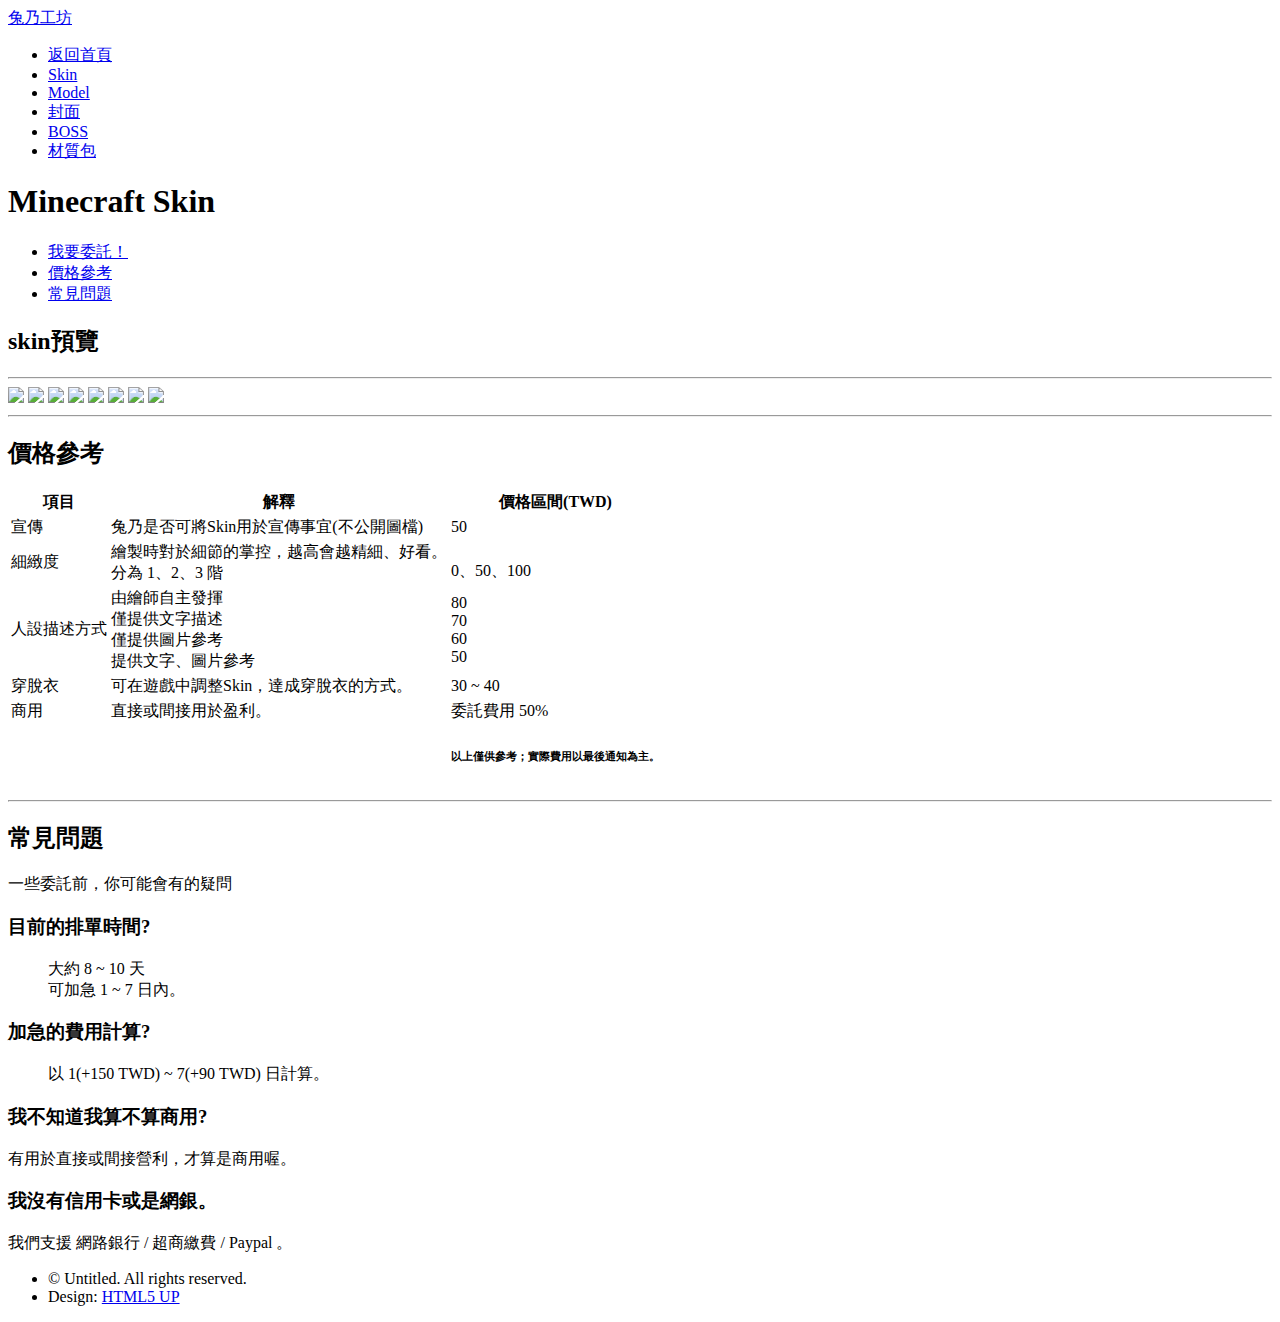
==== boss.html @ 11e15fad "v 0.0.2" ====
<!DOCTYPE HTML>
<!--
	Hyperspace by HTML5 UP
	html5up.net | @ajlkn
	Free for personal and commercial use under the CCA 3.0 license (html5up.net/license)
-->
<html>
	<head>


		<link rel="Shortcut Icon" type="image/x-icon" href="../images/logo.png" />

		
		<meta property="og:locale" content="zh_TW" />
		<title>兔乃工坊 | DreamCity</title>
		<meta property="og:title" content="兔乃工坊 | DreamCity" />
		<meta itemprop="name" content="兔乃工坊 | DreamCity" />
		<meta property="twitter:meta_title" content="兔乃工坊 | DreamCity" />
		<meta
		  name="description"
		  content="兔乃工坊 | 提供最優質的Minecraft服務。"
		/>
		<meta
		  property="og:description"
		  content="兔乃工坊 | 提供最優質的Minecraft服務。"
		/>
		<meta
		  itemprop="description"
		  content="兔乃工坊 | 提供最優質的Minecraft服務。"
		/>
		<meta
		  property="twitter:description"
		  content="兔乃工坊 | 提供最優質的Minecraft服務。"
		/>
		<meta
		  name="image"
		  content="../WorkShop/images/preview.png"
		/>
		<meta
		  itemprop="image"
		  content="../WorkShop/images/preview.png"
		/>
		<meta
		  property="og:image"
		  content="../WorkShop/images/preview.png"
		/>
		<meta
		  property="twitter:image"
		  content="../WorkShop/images/preview.png"
		/>
		<meta
		  property="og:url"
		  content="https://skin.dreamcity.studio/"
		/>
		<meta property="og:type" content="Website" />
		<meta property="twitter:card" content="summary_large_image" />

		<meta charset="utf-8" />
		<meta name="viewport" content="width=device-width, initial-scale=1, user-scalable=no" />
		<link rel="stylesheet" href="assets/css/main.css" />
		<noscript><link rel="stylesheet" href="assets/css/noscript.css" /></noscript>
		
		<!-- Google tag (gtag.js) -->
		<script async src="https://www.googletagmanager.com/gtag/js?id=G-PYV1E5D657"></script>
		<script>
  		window.dataLayer = window.dataLayer || [];
  		function gtag(){dataLayer.push(arguments);}
  		gtag('js', new Date());
 		gtag('config', 'G-PYV1E5D657');

	</script>
	</head>
	
	<body class="is-preload">

		<!-- Header -->
			<header id="header">
				<a href="index.html" class="title">兔乃工坊</a>
				<nav>
					<ul>
						<li><a href="index.html">返回首頁</a></li>
						<li><a href="skin.html" >Skin</a></li>
						<li><a href="model.html" >Model</a></li>
						<li><a href="cover.html" >封面</a></li>
						<li><a href="boss.html" class="active">BOSS</a></li>
						<li><a href="resources.html" >材質包</a></li>
					</ul>
				</nav>
			</header>

		<!-- Wrapper -->
		<div id="wrapper">

			<!-- Main -->
			<section id="main" class="wrapper">
				<div class="inner">
					<h1 class="major">Minecraft Skin</h1>
						<div class="col-6 col-12-medium">
								<ul class="actions">
									<li><a href="https://forms.gle/npwdZc2fMJu7noFv9" class="button primary small">我要委託！</a></li>
									<li><a href="#one" class="button small">價格參考</a></li>
									<li><a href="#two" class="button small">常見問題</a></li>
								</ul>
								<h2>skin預覽</h2><hr>
								<img src="images/skin/preview1.jpg" width="350">
								<img src="images/skin/preview2.jpg" width="350">
								<img src="images/skin/preview3.jpg" width="350">
								<img src="images/skin/preview4.jpg" width="350">
								<img src="images/skin/preview5.jpg" width="350">
								<img src="images/skin/preview6.jpg" width="350">
								<img src="images/skin/preview7.jpg" width="350">
								<img src="images/skin/preview8.jpg" width="350">
							</div><hr>
					
					<!-- One -->
					<section id="one">
						<div class="inner">
						<h2>價格參考</h2>
						<div class="table-wrapper">
							<table>
								<thead>
									<tr>
										<th>項目</th>
										<th>解釋</th>
										<th>價格區間(TWD)</th>
									</tr>
								</thead>
								<tbody>
									<tr>
										<td>宣傳</td>
										<td>兔乃是否可將Skin用於宣傳事宜(不公開圖檔)</td>
										<td>50</td>
									</tr>
									<tr>
										<td>細緻度</td>
										<td>繪製時對於細節的掌控，越高會越精細、好看。<br>分為 1、2、3 階</td>
										<td><br>0、50、100</td>
									</tr>
									<tr>
										<td>人設描述方式</td>
										<td>由繪師自主發揮<br>僅提供文字描述<br>僅提供圖片參考<br>提供文字、圖片參考</td>
										<td>80<br>70<br>60<br>50</td>
									</tr>
									<tr>
										<td>穿脫衣</td>
										<td>可在遊戲中調整Skin，達成穿脫衣的方式。</td>
										<td>30 ~ 40</td>
									</tr>
									<tr>
										<td>商用</td>
										<td>直接或間接用於盈利。</td>
										<td>委託費用 50%</td>
									</tr>
								</tbody>
								<tfoot>
									<tr>
										<td colspan="2"></td>
										<td><h6>以上僅供參考；實際費用以最後通知為主。</h6></td>
									</tr>
								</tfoot>
							</table>
						</div>
					</section><hr>
	
					<!-- Two -->
					<section id="two">
						<div class="inner">
							<h2>常見問題</h2>
							<p>一些委託前，你可能會有的疑問</p>
							<div class="features">
								<section>
									<span class="icon solid major fa-clock"></span>
									<h3>目前的排單時間?</h3>
									<ul>大約 8 ~ 10 天<br>可加急 1 ~ 7 日內。</ul>
								</section>
								<section>
									<span class="icon solid major fa-clock"></span>
									<h3>加急的費用計算?</h3>
									<ul>以 1(+150 TWD) ~ 7(+90 TWD) 日計算。</ul>
								</section>
								<section>
									<span class="icon solid major fas fa-book	"></span>
									<h3>我不知道我算不算商用?</h3>
									<p>有用於直接或間接營利，才算是商用喔。</p>
								</section>
								<section>
									<span class="icon solid major fas fa-wallet"></span>
									<h3>我沒有信用卡或是網銀。</h3>
									<p>我們支援 網路銀行 / 超商繳費 / Paypal 。</p>
								</section>
							</div>
						</div>
					</div>
					</section>				
				</div>
			</section>
		</div>

		<!-- Footer -->
			<footer id="footer" class="wrapper alt">
				<div class="inner">
					<ul class="menu">
						<li>&copy; Untitled. All rights reserved.</li><li>Design: <a href="http://html5up.net">HTML5 UP</a></li>
					</ul>
				</div>
			</footer>

		<!-- Scripts -->
			<script src="assets/js/jquery.min.js"></script>
			<script src="assets/js/jquery.scrollex.min.js"></script>
			<script src="assets/js/jquery.scrolly.min.js"></script>
			<script src="assets/js/browser.min.js"></script>
			<script src="assets/js/breakpoints.min.js"></script>
			<script src="assets/js/util.js"></script>
			<script src="assets/js/main.js"></script>

	</body>
</html>
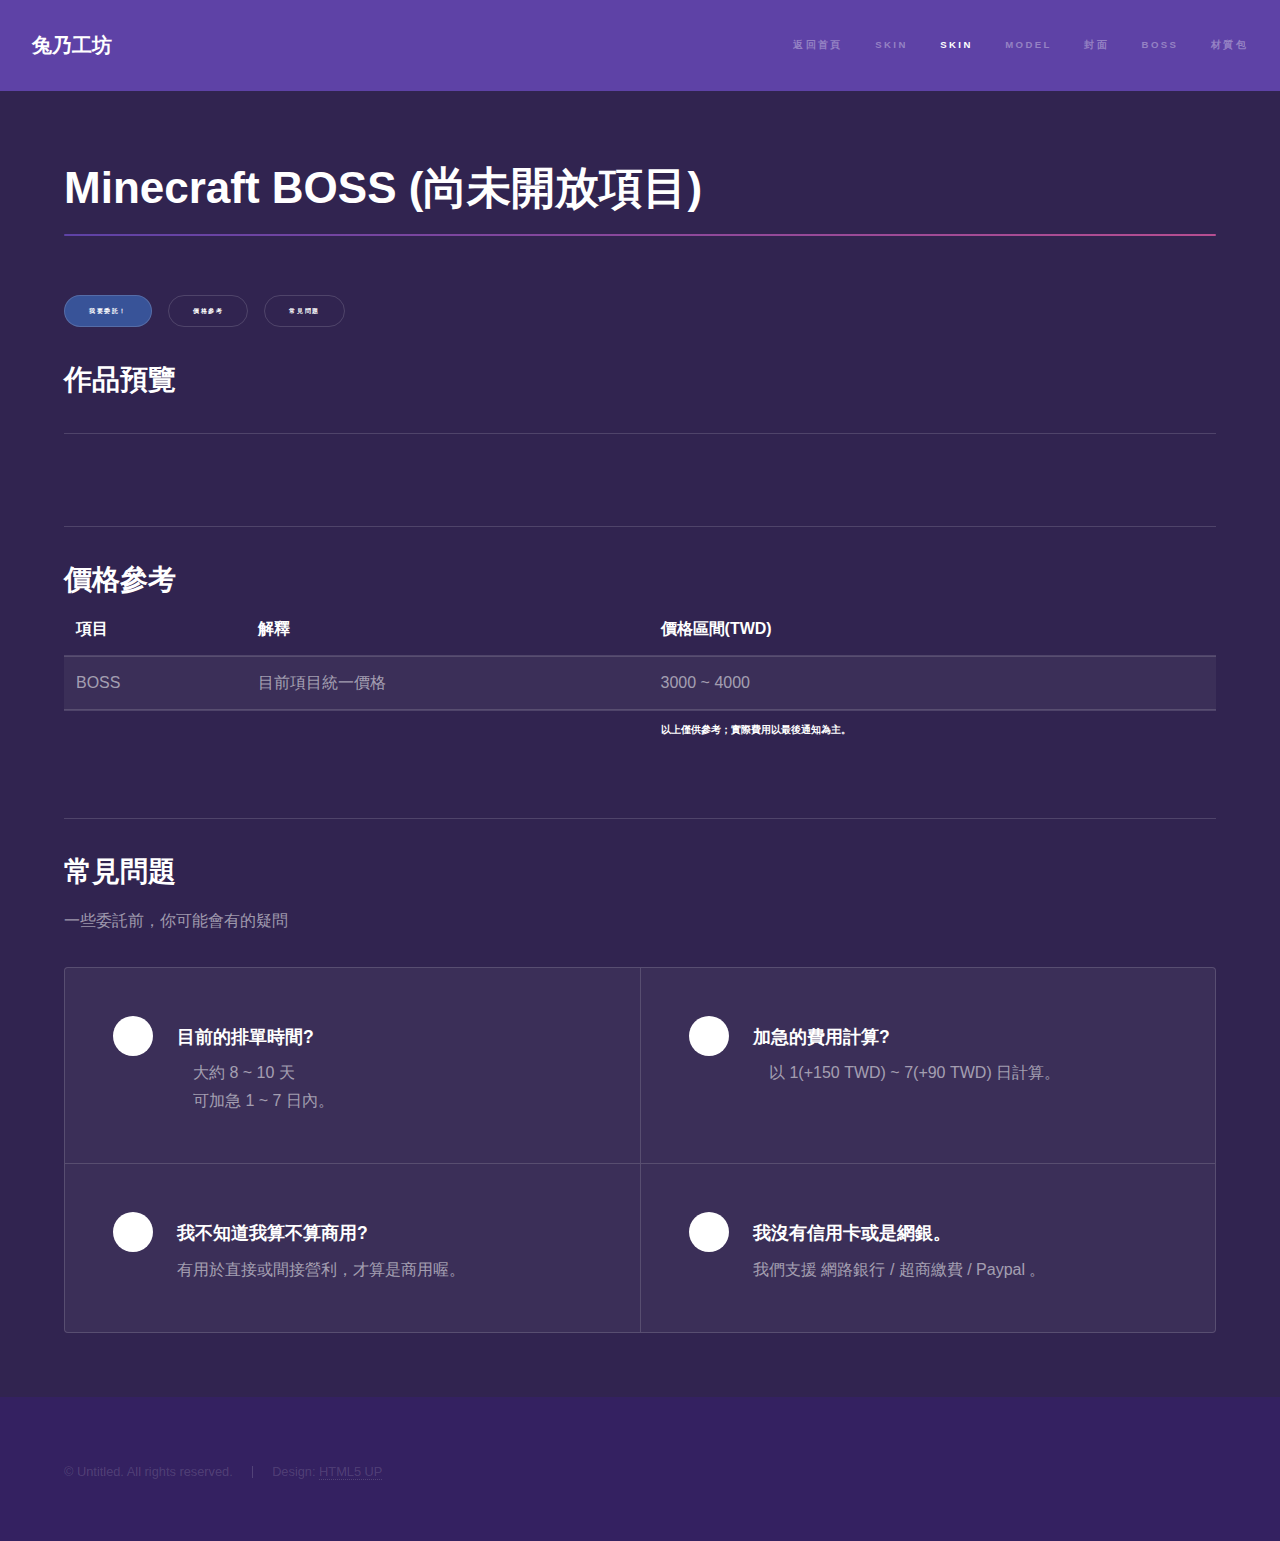
==== commit 9e2d4f76: "連結修正" ====
--- a/boss.html
+++ b/boss.html
@@ -74,19 +74,20 @@
 	<body class="is-preload">
 
 		<!-- Header -->
-			<header id="header">
-				<a href="index.html" class="title">兔乃工坊</a>
-				<nav>
-					<ul>
-						<li><a href="index.html">返回首頁</a></li>
-						<li><a href="skin.html" >Skin</a></li>
-						<li><a href="model.html" >Model</a></li>
-						<li><a href="cover.html" >封面</a></li>
-						<li><a href="boss.html" class="active">BOSS</a></li>
-						<li><a href="resources.html" >材質包</a></li>
-					</ul>
-				</nav>
-			</header>
+		<header id="header">
+			<a href="../" class="title">兔乃工坊</a>
+			<nav>
+				<ul>
+					<li><a href="../">返回首頁</a></li>
+					<li><a href="最新資訊" >Skin</a></li>
+					<li><a href="skin" class="active">Skin</a></li>
+					<li><a href="model" >Model</a></li>
+					<li><a href="cover" >封面</a></li>
+					<li><a href="boss" >BOSS</a></li>
+					<li><a href="resources" >材質包</a></li>
+				</ul>
+			</nav>
+		</header>
 
 		<!-- Wrapper -->
 		<div id="wrapper">
@@ -94,22 +95,22 @@
 			<!-- Main -->
 			<section id="main" class="wrapper">
 				<div class="inner">
-					<h1 class="major">Minecraft Skin</h1>
+					<h1 class="major">Minecraft BOSS (尚未開放項目)</h1>
 						<div class="col-6 col-12-medium">
 								<ul class="actions">
 									<li><a href="https://forms.gle/npwdZc2fMJu7noFv9" class="button primary small">我要委託！</a></li>
-									<li><a href="#one" class="button small">價格參考</a></li>
-									<li><a href="#two" class="button small">常見問題</a></li>
+									<li><a href="#one" class="button small scrolly">價格參考</a></li>
+									<li><a href="#two" class="button small scrolly">常見問題</a></li>
 								</ul>
-								<h2>skin預覽</h2><hr>
-								<img src="images/skin/preview1.jpg" width="350">
-								<img src="images/skin/preview2.jpg" width="350">
-								<img src="images/skin/preview3.jpg" width="350">
-								<img src="images/skin/preview4.jpg" width="350">
-								<img src="images/skin/preview5.jpg" width="350">
-								<img src="images/skin/preview6.jpg" width="350">
-								<img src="images/skin/preview7.jpg" width="350">
-								<img src="images/skin/preview8.jpg" width="350">
+								<h2>作品預覽</h2><hr>
+								<img src="" width="350">
+								<img src="" width="350">
+								<img src="" width="350">
+								<img src="" width="350">
+								<img src="" width="350">
+								<img src="" width="350">
+								<img src="" width="350">
+								<img src="" width="350">
 							</div><hr>
 					
 					<!-- One -->
@@ -127,29 +128,9 @@
 								</thead>
 								<tbody>
 									<tr>
-										<td>宣傳</td>
-										<td>兔乃是否可將Skin用於宣傳事宜(不公開圖檔)</td>
-										<td>50</td>
-									</tr>
-									<tr>
-										<td>細緻度</td>
-										<td>繪製時對於細節的掌控，越高會越精細、好看。<br>分為 1、2、3 階</td>
-										<td><br>0、50、100</td>
-									</tr>
-									<tr>
-										<td>人設描述方式</td>
-										<td>由繪師自主發揮<br>僅提供文字描述<br>僅提供圖片參考<br>提供文字、圖片參考</td>
-										<td>80<br>70<br>60<br>50</td>
-									</tr>
-									<tr>
-										<td>穿脫衣</td>
-										<td>可在遊戲中調整Skin，達成穿脫衣的方式。</td>
-										<td>30 ~ 40</td>
-									</tr>
-									<tr>
-										<td>商用</td>
-										<td>直接或間接用於盈利。</td>
-										<td>委託費用 50%</td>
+										<td>BOSS</td>
+										<td>目前項目統一價格</td>
+										<td>3000 ~ 4000</td>
 									</tr>
 								</tbody>
 								<tfoot>
--- a/assets/css/main.css
+++ b/assets/css/main.css
@@ -0,0 +1,3930 @@
+@import url(fontawesome-all.min.css);
+
+/*
+	Hyperspace by HTML5 UP
+	html5up.net | @ajlkn
+	Free for personal and commercial use under the CCA 3.0 license (html5up.net/license)
+*/
+
+html, body, div, span, applet, object,
+iframe, h1, h2, h3, h4, h5, h6, p, blockquote,
+pre, a, abbr, acronym, address, big, cite,
+code, del, dfn, em, img, ins, kbd, q, s, samp,
+small, strike, strong, sub, sup, tt, var, b,
+u, i, center, dl, dt, dd, ol, ul, li, fieldset,
+form, label, legend, table, caption, tbody,
+tfoot, thead, tr, th, td, article, aside,
+canvas, details, embed, figure, figcaption,
+footer, header, hgroup, menu, nav, output, ruby,
+section, summary, time, mark, audio, video {
+	margin: 0;
+	padding: 0;
+	border: 0;
+	font-size: 100%;
+	font: inherit;
+	vertical-align: baseline;}
+
+article, aside, details, figcaption, figure,
+footer, header, hgroup, menu, nav, section {
+	display: block;}
+
+body {
+	line-height: 1;
+}
+
+ol, ul {
+	list-style: none;
+}
+
+blockquote, q {
+	quotes: none;
+}
+
+	blockquote:before, blockquote:after, q:before, q:after {
+		content: '';
+		content: none;
+	}
+
+table {
+	border-collapse: collapse;
+	border-spacing: 0;
+}
+
+body {
+	-webkit-text-size-adjust: none;
+}
+
+mark {
+	background-color: transparent;
+	color: inherit;
+}
+
+input::-moz-focus-inner {
+	border: 0;
+	padding: 0;
+}
+
+input, select, textarea {
+	-moz-appearance: none;
+	-webkit-appearance: none;
+	-ms-appearance: none;
+	appearance: none;
+}
+
+/* Basic */
+
+	@-ms-viewport {
+		width: device-width;
+	}
+
+	body {
+		-ms-overflow-style: scrollbar;
+	}
+
+	@media screen and (max-width: 480px) {
+
+		html, body {
+			min-width: 320px;
+		}
+
+	}
+
+	html {
+		box-sizing: border-box;
+	}
+
+	*, *:before, *:after {
+		box-sizing: inherit;
+	}
+
+	body {
+		background: #312450;
+	}
+
+		body.is-preload *, body.is-preload *:before, body.is-preload *:after {
+			-moz-animation: none !important;
+			-webkit-animation: none !important;
+			-ms-animation: none !important;
+			animation: none !important;
+			-moz-transition: none !important;
+			-webkit-transition: none !important;
+			-ms-transition: none !important;
+			transition: none !important;
+		}
+
+/* Type */
+
+	body, input, select, textarea {
+		color: rgba(255, 255, 255, 0.55);
+		font-family: Arial, Helvetica, sans-serif;
+		font-size: 16.5pt;
+		font-weight: normal;
+		line-height: 1.75;
+	}
+
+		@media screen and (max-width: 1680px) {
+
+			body, input, select, textarea {
+				font-size: 13pt;
+			}
+
+		}
+
+		@media screen and (max-width: 1280px) {
+
+			body, input, select, textarea {
+				font-size: 12pt;
+			}
+
+		}
+
+		@media screen and (max-width: 360px) {
+
+			body, input, select, textarea {
+				font-size: 11pt;
+			}
+
+		}
+
+	a {
+		-moz-transition: color 0.2s ease, border-bottom-color 0.2s ease;
+		-webkit-transition: color 0.2s ease, border-bottom-color 0.2s ease;
+		-ms-transition: color 0.2s ease, border-bottom-color 0.2s ease;
+		transition: color 0.2s ease, border-bottom-color 0.2s ease;
+		border-bottom: dotted 1px rgba(255, 255, 255, 0.35);
+		color: inherit;
+		text-decoration: none;
+	}
+
+		a:hover {
+			border-bottom-color: transparent;
+			color: #ffffff;
+		}
+
+	strong, b {
+		color: #ffffff;
+		font-weight: bold;
+	}
+
+	em, i {
+		font-style: italic;
+	}
+
+	p {
+		margin: 0 0 2em 0;
+	}
+
+	h1, h2, h3, h4, h5, h6 {
+		color: #ffffff;
+		font-weight: bold;
+		line-height: 1.5;
+		margin: 0 0 0.5em 0;
+	}
+
+		h1 a, h2 a, h3 a, h4 a, h5 a, h6 a {
+			color: inherit;
+			text-decoration: none;
+		}
+
+	h1 {
+		font-size: 2.75em;
+	}
+
+		h1.major {
+			margin: 0 0 1.3em 0;
+			position: relative;
+			padding-bottom: 0.35em;
+		}
+
+			h1.major:after {
+				background-image: -moz-linear-gradient(to right, #5e42a6, #b74e91);
+				background-image: -webkit-linear-gradient(to right, #5e42a6, #b74e91);
+				background-image: -ms-linear-gradient(to right, #5e42a6, #b74e91);
+				background-image: linear-gradient(to right, #5e42a6, #b74e91);
+				-moz-transition: max-width 0.2s ease;
+				-webkit-transition: max-width 0.2s ease;
+				-ms-transition: max-width 0.2s ease;
+				transition: max-width 0.2s ease;
+				border-radius: 0.2em;
+				bottom: 0;
+				content: '';
+				height: 0.05em;
+				position: absolute;
+				right: 0;
+				width: 100%;
+			}
+
+	h2 {
+		font-size: 1.75em;
+	}
+
+	h3 {
+		font-size: 1.1em;
+	}
+
+	h4 {
+		font-size: 1em;
+	}
+
+	h5 {
+		font-size: 0.8em;
+	}
+
+	h6 {
+		font-size: 0.6em;
+	}
+
+	@media screen and (max-width: 736px) {
+
+		h1 {
+			font-size: 2em;
+		}
+
+		h2 {
+			font-size: 1.25em;
+		}
+
+		h3 {
+			font-size: 1em;
+		}
+
+		h4 {
+			font-size: 0.8em;
+		}
+
+		h5 {
+			font-size: 0.6em;
+		}
+
+		h6 {
+			font-size: 0.6em;
+		}
+
+	}
+
+	sub {
+		font-size: 0.8em;
+		position: relative;
+		top: 0.5em;
+	}
+
+	sup {
+		font-size: 0.8em;
+		position: relative;
+		top: -0.5em;
+	}
+
+	blockquote {
+		border-left: solid 4px rgba(255, 255, 255, 0.15);
+		font-style: italic;
+		margin: 0 0 2em 0;
+		padding: 0.5em 0 0.5em 2em;
+	}
+
+	code {
+		background: rgba(255, 255, 255, 0.05);
+		border-radius: 0.25em;
+		border: solid 1px rgba(255, 255, 255, 0.15);
+		font-family: "Courier New", monospace;
+		font-size: 0.9em;
+		margin: 0 0.25em;
+		padding: 0.25em 0.65em;
+	}
+
+	pre {
+		-webkit-overflow-scrolling: touch;
+		font-family: "Courier New", monospace;
+		font-size: 0.9em;
+		margin: 0 0 2em 0;
+	}
+
+		pre code {
+			display: block;
+			line-height: 1.75em;
+			padding: 1em 1.5em;
+			overflow-x: auto;
+		}
+
+	hr {
+		border: 0;
+		border-bottom: solid 1px rgba(255, 255, 255, 0.15);
+		margin: 2em 0;
+	}
+
+		hr.major {
+			margin: 3em 0;
+		}
+
+	.align-left {
+		text-align: left;
+	}
+
+	.align-center {
+		text-align: center;
+	}
+
+	.align-right {
+		text-align: right;
+	}
+
+/* Row */
+
+	.row {
+		display: flex;
+		flex-wrap: wrap;
+		box-sizing: border-box;
+		align-items: stretch;
+	}
+
+		.row > * {
+			box-sizing: border-box;
+		}
+
+		.row.gtr-uniform > * > :last-child {
+			margin-bottom: 0;
+		}
+
+		.row.aln-left {
+			justify-content: flex-start;
+		}
+
+		.row.aln-center {
+			justify-content: center;
+		}
+
+		.row.aln-right {
+			justify-content: flex-end;
+		}
+
+		.row.aln-top {
+			align-items: flex-start;
+		}
+
+		.row.aln-middle {
+			align-items: center;
+		}
+
+		.row.aln-bottom {
+			align-items: flex-end;
+		}
+
+		.row > .imp {
+			order: -1;
+		}
+
+		.row > .col-1 {
+			width: 8.33333%;
+		}
+
+		.row > .off-1 {
+			margin-left: 8.33333%;
+		}
+
+		.row > .col-2 {
+			width: 16.66667%;
+		}
+
+		.row > .off-2 {
+			margin-left: 16.66667%;
+		}
+
+		.row > .col-3 {
+			width: 25%;
+		}
+
+		.row > .off-3 {
+			margin-left: 25%;
+		}
+
+		.row > .col-4 {
+			width: 33.33333%;
+		}
+
+		.row > .off-4 {
+			margin-left: 33.33333%;
+		}
+
+		.row > .col-5 {
+			width: 41.66667%;
+		}
+
+		.row > .off-5 {
+			margin-left: 41.66667%;
+		}
+
+		.row > .col-6 {
+			width: 50%;
+		}
+
+		.row > .off-6 {
+			margin-left: 50%;
+		}
+
+		.row > .col-7 {
+			width: 58.33333%;
+		}
+
+		.row > .off-7 {
+			margin-left: 58.33333%;
+		}
+
+		.row > .col-8 {
+			width: 66.66667%;
+		}
+
+		.row > .off-8 {
+			margin-left: 66.66667%;
+		}
+
+		.row > .col-9 {
+			width: 75%;
+		}
+
+		.row > .off-9 {
+			margin-left: 75%;
+		}
+
+		.row > .col-10 {
+			width: 83.33333%;
+		}
+
+		.row > .off-10 {
+			margin-left: 83.33333%;
+		}
+
+		.row > .col-11 {
+			width: 91.66667%;
+		}
+
+		.row > .off-11 {
+			margin-left: 91.66667%;
+		}
+
+		.row > .col-12 {
+			width: 100%;
+		}
+
+		.row > .off-12 {
+			margin-left: 100%;
+		}
+
+		.row.gtr-0 {
+			margin-top: 0;
+			margin-left: 0em;
+		}
+
+			.row.gtr-0 > * {
+				padding: 0 0 0 0em;
+			}
+
+			.row.gtr-0.gtr-uniform {
+				margin-top: 0em;
+			}
+
+				.row.gtr-0.gtr-uniform > * {
+					padding-top: 0em;
+				}
+
+		.row.gtr-25 {
+			margin-top: 0;
+			margin-left: -0.375em;
+		}
+
+			.row.gtr-25 > * {
+				padding: 0 0 0 0.375em;
+			}
+
+			.row.gtr-25.gtr-uniform {
+				margin-top: -0.375em;
+			}
+
+				.row.gtr-25.gtr-uniform > * {
+					padding-top: 0.375em;
+				}
+
+		.row.gtr-50 {
+			margin-top: 0;
+			margin-left: -0.75em;
+		}
+
+			.row.gtr-50 > * {
+				padding: 0 0 0 0.75em;
+			}
+
+			.row.gtr-50.gtr-uniform {
+				margin-top: -0.75em;
+			}
+
+				.row.gtr-50.gtr-uniform > * {
+					padding-top: 0.75em;
+				}
+
+		.row {
+			margin-top: 0;
+			margin-left: -1.5em;
+		}
+
+			.row > * {
+				padding: 0 0 0 1.5em;
+			}
+
+			.row.gtr-uniform {
+				margin-top: -1.5em;
+			}
+
+				.row.gtr-uniform > * {
+					padding-top: 1.5em;
+				}
+
+		.row.gtr-150 {
+			margin-top: 0;
+			margin-left: -2.25em;
+		}
+
+			.row.gtr-150 > * {
+				padding: 0 0 0 2.25em;
+			}
+
+			.row.gtr-150.gtr-uniform {
+				margin-top: -2.25em;
+			}
+
+				.row.gtr-150.gtr-uniform > * {
+					padding-top: 2.25em;
+				}
+
+		.row.gtr-200 {
+			margin-top: 0;
+			margin-left: -3em;
+		}
+
+			.row.gtr-200 > * {
+				padding: 0 0 0 3em;
+			}
+
+			.row.gtr-200.gtr-uniform {
+				margin-top: -3em;
+			}
+
+				.row.gtr-200.gtr-uniform > * {
+					padding-top: 3em;
+				}
+
+		@media screen and (max-width: 1680px) {
+
+			.row {
+				display: flex;
+				flex-wrap: wrap;
+				box-sizing: border-box;
+				align-items: stretch;
+			}
+
+				.row > * {
+					box-sizing: border-box;
+				}
+
+				.row.gtr-uniform > * > :last-child {
+					margin-bottom: 0;
+				}
+
+				.row.aln-left {
+					justify-content: flex-start;
+				}
+
+				.row.aln-center {
+					justify-content: center;
+				}
+
+				.row.aln-right {
+					justify-content: flex-end;
+				}
+
+				.row.aln-top {
+					align-items: flex-start;
+				}
+
+				.row.aln-middle {
+					align-items: center;
+				}
+
+				.row.aln-bottom {
+					align-items: flex-end;
+				}
+
+				.row > .imp-xlarge {
+					order: -1;
+				}
+
+				.row > .col-1-xlarge {
+					width: 8.33333%;
+				}
+
+				.row > .off-1-xlarge {
+					margin-left: 8.33333%;
+				}
+
+				.row > .col-2-xlarge {
+					width: 16.66667%;
+				}
+
+				.row > .off-2-xlarge {
+					margin-left: 16.66667%;
+				}
+
+				.row > .col-3-xlarge {
+					width: 25%;
+				}
+
+				.row > .off-3-xlarge {
+					margin-left: 25%;
+				}
+
+				.row > .col-4-xlarge {
+					width: 33.33333%;
+				}
+
+				.row > .off-4-xlarge {
+					margin-left: 33.33333%;
+				}
+
+				.row > .col-5-xlarge {
+					width: 41.66667%;
+				}
+
+				.row > .off-5-xlarge {
+					margin-left: 41.66667%;
+				}
+
+				.row > .col-6-xlarge {
+					width: 50%;
+				}
+
+				.row > .off-6-xlarge {
+					margin-left: 50%;
+				}
+
+				.row > .col-7-xlarge {
+					width: 58.33333%;
+				}
+
+				.row > .off-7-xlarge {
+					margin-left: 58.33333%;
+				}
+
+				.row > .col-8-xlarge {
+					width: 66.66667%;
+				}
+
+				.row > .off-8-xlarge {
+					margin-left: 66.66667%;
+				}
+
+				.row > .col-9-xlarge {
+					width: 75%;
+				}
+
+				.row > .off-9-xlarge {
+					margin-left: 75%;
+				}
+
+				.row > .col-10-xlarge {
+					width: 83.33333%;
+				}
+
+				.row > .off-10-xlarge {
+					margin-left: 83.33333%;
+				}
+
+				.row > .col-11-xlarge {
+					width: 91.66667%;
+				}
+
+				.row > .off-11-xlarge {
+					margin-left: 91.66667%;
+				}
+
+				.row > .col-12-xlarge {
+					width: 100%;
+				}
+
+				.row > .off-12-xlarge {
+					margin-left: 100%;
+				}
+
+				.row.gtr-0 {
+					margin-top: 0;
+					margin-left: 0em;
+				}
+
+					.row.gtr-0 > * {
+						padding: 0 0 0 0em;
+					}
+
+					.row.gtr-0.gtr-uniform {
+						margin-top: 0em;
+					}
+
+						.row.gtr-0.gtr-uniform > * {
+							padding-top: 0em;
+						}
+
+				.row.gtr-25 {
+					margin-top: 0;
+					margin-left: -0.375em;
+				}
+
+					.row.gtr-25 > * {
+						padding: 0 0 0 0.375em;
+					}
+
+					.row.gtr-25.gtr-uniform {
+						margin-top: -0.375em;
+					}
+
+						.row.gtr-25.gtr-uniform > * {
+							padding-top: 0.375em;
+						}
+
+				.row.gtr-50 {
+					margin-top: 0;
+					margin-left: -0.75em;
+				}
+
+					.row.gtr-50 > * {
+						padding: 0 0 0 0.75em;
+					}
+
+					.row.gtr-50.gtr-uniform {
+						margin-top: -0.75em;
+					}
+
+						.row.gtr-50.gtr-uniform > * {
+							padding-top: 0.75em;
+						}
+
+				.row {
+					margin-top: 0;
+					margin-left: -1.5em;
+				}
+
+					.row > * {
+						padding: 0 0 0 1.5em;
+					}
+
+					.row.gtr-uniform {
+						margin-top: -1.5em;
+					}
+
+						.row.gtr-uniform > * {
+							padding-top: 1.5em;
+						}
+
+				.row.gtr-150 {
+					margin-top: 0;
+					margin-left: -2.25em;
+				}
+
+					.row.gtr-150 > * {
+						padding: 0 0 0 2.25em;
+					}
+
+					.row.gtr-150.gtr-uniform {
+						margin-top: -2.25em;
+					}
+
+						.row.gtr-150.gtr-uniform > * {
+							padding-top: 2.25em;
+						}
+
+				.row.gtr-200 {
+					margin-top: 0;
+					margin-left: -3em;
+				}
+
+					.row.gtr-200 > * {
+						padding: 0 0 0 3em;
+					}
+
+					.row.gtr-200.gtr-uniform {
+						margin-top: -3em;
+					}
+
+						.row.gtr-200.gtr-uniform > * {
+							padding-top: 3em;
+						}
+
+		}
+
+		@media screen and (max-width: 1280px) {
+
+			.row {
+				display: flex;
+				flex-wrap: wrap;
+				box-sizing: border-box;
+				align-items: stretch;
+			}
+
+				.row > * {
+					box-sizing: border-box;
+				}
+
+				.row.gtr-uniform > * > :last-child {
+					margin-bottom: 0;
+				}
+
+				.row.aln-left {
+					justify-content: flex-start;
+				}
+
+				.row.aln-center {
+					justify-content: center;
+				}
+
+				.row.aln-right {
+					justify-content: flex-end;
+				}
+
+				.row.aln-top {
+					align-items: flex-start;
+				}
+
+				.row.aln-middle {
+					align-items: center;
+				}
+
+				.row.aln-bottom {
+					align-items: flex-end;
+				}
+
+				.row > .imp-large {
+					order: -1;
+				}
+
+				.row > .col-1-large {
+					width: 8.33333%;
+				}
+
+				.row > .off-1-large {
+					margin-left: 8.33333%;
+				}
+
+				.row > .col-2-large {
+					width: 16.66667%;
+				}
+
+				.row > .off-2-large {
+					margin-left: 16.66667%;
+				}
+
+				.row > .col-3-large {
+					width: 25%;
+				}
+
+				.row > .off-3-large {
+					margin-left: 25%;
+				}
+
+				.row > .col-4-large {
+					width: 33.33333%;
+				}
+
+				.row > .off-4-large {
+					margin-left: 33.33333%;
+				}
+
+				.row > .col-5-large {
+					width: 41.66667%;
+				}
+
+				.row > .off-5-large {
+					margin-left: 41.66667%;
+				}
+
+				.row > .col-6-large {
+					width: 50%;
+				}
+
+				.row > .off-6-large {
+					margin-left: 50%;
+				}
+
+				.row > .col-7-large {
+					width: 58.33333%;
+				}
+
+				.row > .off-7-large {
+					margin-left: 58.33333%;
+				}
+
+				.row > .col-8-large {
+					width: 66.66667%;
+				}
+
+				.row > .off-8-large {
+					margin-left: 66.66667%;
+				}
+
+				.row > .col-9-large {
+					width: 75%;
+				}
+
+				.row > .off-9-large {
+					margin-left: 75%;
+				}
+
+				.row > .col-10-large {
+					width: 83.33333%;
+				}
+
+				.row > .off-10-large {
+					margin-left: 83.33333%;
+				}
+
+				.row > .col-11-large {
+					width: 91.66667%;
+				}
+
+				.row > .off-11-large {
+					margin-left: 91.66667%;
+				}
+
+				.row > .col-12-large {
+					width: 100%;
+				}
+
+				.row > .off-12-large {
+					margin-left: 100%;
+				}
+
+				.row.gtr-0 {
+					margin-top: 0;
+					margin-left: 0em;
+				}
+
+					.row.gtr-0 > * {
+						padding: 0 0 0 0em;
+					}
+
+					.row.gtr-0.gtr-uniform {
+						margin-top: 0em;
+					}
+
+						.row.gtr-0.gtr-uniform > * {
+							padding-top: 0em;
+						}
+
+				.row.gtr-25 {
+					margin-top: 0;
+					margin-left: -0.375em;
+				}
+
+					.row.gtr-25 > * {
+						padding: 0 0 0 0.375em;
+					}
+
+					.row.gtr-25.gtr-uniform {
+						margin-top: -0.375em;
+					}
+
+						.row.gtr-25.gtr-uniform > * {
+							padding-top: 0.375em;
+						}
+
+				.row.gtr-50 {
+					margin-top: 0;
+					margin-left: -0.75em;
+				}
+
+					.row.gtr-50 > * {
+						padding: 0 0 0 0.75em;
+					}
+
+					.row.gtr-50.gtr-uniform {
+						margin-top: -0.75em;
+					}
+
+						.row.gtr-50.gtr-uniform > * {
+							padding-top: 0.75em;
+						}
+
+				.row {
+					margin-top: 0;
+					margin-left: -1.5em;
+				}
+
+					.row > * {
+						padding: 0 0 0 1.5em;
+					}
+
+					.row.gtr-uniform {
+						margin-top: -1.5em;
+					}
+
+						.row.gtr-uniform > * {
+							padding-top: 1.5em;
+						}
+
+				.row.gtr-150 {
+					margin-top: 0;
+					margin-left: -2.25em;
+				}
+
+					.row.gtr-150 > * {
+						padding: 0 0 0 2.25em;
+					}
+
+					.row.gtr-150.gtr-uniform {
+						margin-top: -2.25em;
+					}
+
+						.row.gtr-150.gtr-uniform > * {
+							padding-top: 2.25em;
+						}
+
+				.row.gtr-200 {
+					margin-top: 0;
+					margin-left: -3em;
+				}
+
+					.row.gtr-200 > * {
+						padding: 0 0 0 3em;
+					}
+
+					.row.gtr-200.gtr-uniform {
+						margin-top: -3em;
+					}
+
+						.row.gtr-200.gtr-uniform > * {
+							padding-top: 3em;
+						}
+
+		}
+
+		@media screen and (max-width: 980px) {
+
+			.row {
+				display: flex;
+				flex-wrap: wrap;
+				box-sizing: border-box;
+				align-items: stretch;
+			}
+
+				.row > * {
+					box-sizing: border-box;
+				}
+
+				.row.gtr-uniform > * > :last-child {
+					margin-bottom: 0;
+				}
+
+				.row.aln-left {
+					justify-content: flex-start;
+				}
+
+				.row.aln-center {
+					justify-content: center;
+				}
+
+				.row.aln-right {
+					justify-content: flex-end;
+				}
+
+				.row.aln-top {
+					align-items: flex-start;
+				}
+
+				.row.aln-middle {
+					align-items: center;
+				}
+
+				.row.aln-bottom {
+					align-items: flex-end;
+				}
+
+				.row > .imp-medium {
+					order: -1;
+				}
+
+				.row > .col-1-medium {
+					width: 8.33333%;
+				}
+
+				.row > .off-1-medium {
+					margin-left: 8.33333%;
+				}
+
+				.row > .col-2-medium {
+					width: 16.66667%;
+				}
+
+				.row > .off-2-medium {
+					margin-left: 16.66667%;
+				}
+
+				.row > .col-3-medium {
+					width: 25%;
+				}
+
+				.row > .off-3-medium {
+					margin-left: 25%;
+				}
+
+				.row > .col-4-medium {
+					width: 33.33333%;
+				}
+
+				.row > .off-4-medium {
+					margin-left: 33.33333%;
+				}
+
+				.row > .col-5-medium {
+					width: 41.66667%;
+				}
+
+				.row > .off-5-medium {
+					margin-left: 41.66667%;
+				}
+
+				.row > .col-6-medium {
+					width: 50%;
+				}
+
+				.row > .off-6-medium {
+					margin-left: 50%;
+				}
+
+				.row > .col-7-medium {
+					width: 58.33333%;
+				}
+
+				.row > .off-7-medium {
+					margin-left: 58.33333%;
+				}
+
+				.row > .col-8-medium {
+					width: 66.66667%;
+				}
+
+				.row > .off-8-medium {
+					margin-left: 66.66667%;
+				}
+
+				.row > .col-9-medium {
+					width: 75%;
+				}
+
+				.row > .off-9-medium {
+					margin-left: 75%;
+				}
+
+				.row > .col-10-medium {
+					width: 83.33333%;
+				}
+
+				.row > .off-10-medium {
+					margin-left: 83.33333%;
+				}
+
+				.row > .col-11-medium {
+					width: 91.66667%;
+				}
+
+				.row > .off-11-medium {
+					margin-left: 91.66667%;
+				}
+
+				.row > .col-12-medium {
+					width: 100%;
+				}
+
+				.row > .off-12-medium {
+					margin-left: 100%;
+				}
+
+				.row.gtr-0 {
+					margin-top: 0;
+					margin-left: 0em;
+				}
+
+					.row.gtr-0 > * {
+						padding: 0 0 0 0em;
+					}
+
+					.row.gtr-0.gtr-uniform {
+						margin-top: 0em;
+					}
+
+						.row.gtr-0.gtr-uniform > * {
+							padding-top: 0em;
+						}
+
+				.row.gtr-25 {
+					margin-top: 0;
+					margin-left: -0.375em;
+				}
+
+					.row.gtr-25 > * {
+						padding: 0 0 0 0.375em;
+					}
+
+					.row.gtr-25.gtr-uniform {
+						margin-top: -0.375em;
+					}
+
+						.row.gtr-25.gtr-uniform > * {
+							padding-top: 0.375em;
+						}
+
+				.row.gtr-50 {
+					margin-top: 0;
+					margin-left: -0.75em;
+				}
+
+					.row.gtr-50 > * {
+						padding: 0 0 0 0.75em;
+					}
+
+					.row.gtr-50.gtr-uniform {
+						margin-top: -0.75em;
+					}
+
+						.row.gtr-50.gtr-uniform > * {
+							padding-top: 0.75em;
+						}
+
+				.row {
+					margin-top: 0;
+					margin-left: -1.5em;
+				}
+
+					.row > * {
+						padding: 0 0 0 1.5em;
+					}
+
+					.row.gtr-uniform {
+						margin-top: -1.5em;
+					}
+
+						.row.gtr-uniform > * {
+							padding-top: 1.5em;
+						}
+
+				.row.gtr-150 {
+					margin-top: 0;
+					margin-left: -2.25em;
+				}
+
+					.row.gtr-150 > * {
+						padding: 0 0 0 2.25em;
+					}
+
+					.row.gtr-150.gtr-uniform {
+						margin-top: -2.25em;
+					}
+
+						.row.gtr-150.gtr-uniform > * {
+							padding-top: 2.25em;
+						}
+
+				.row.gtr-200 {
+					margin-top: 0;
+					margin-left: -3em;
+				}
+
+					.row.gtr-200 > * {
+						padding: 0 0 0 3em;
+					}
+
+					.row.gtr-200.gtr-uniform {
+						margin-top: -3em;
+					}
+
+						.row.gtr-200.gtr-uniform > * {
+							padding-top: 3em;
+						}
+
+		}
+
+		@media screen and (max-width: 736px) {
+
+			.row {
+				display: flex;
+				flex-wrap: wrap;
+				box-sizing: border-box;
+				align-items: stretch;
+			}
+
+				.row > * {
+					box-sizing: border-box;
+				}
+
+				.row.gtr-uniform > * > :last-child {
+					margin-bottom: 0;
+				}
+
+				.row.aln-left {
+					justify-content: flex-start;
+				}
+
+				.row.aln-center {
+					justify-content: center;
+				}
+
+				.row.aln-right {
+					justify-content: flex-end;
+				}
+
+				.row.aln-top {
+					align-items: flex-start;
+				}
+
+				.row.aln-middle {
+					align-items: center;
+				}
+
+				.row.aln-bottom {
+					align-items: flex-end;
+				}
+
+				.row > .imp-small {
+					order: -1;
+				}
+
+				.row > .col-1-small {
+					width: 8.33333%;
+				}
+
+				.row > .off-1-small {
+					margin-left: 8.33333%;
+				}
+
+				.row > .col-2-small {
+					width: 16.66667%;
+				}
+
+				.row > .off-2-small {
+					margin-left: 16.66667%;
+				}
+
+				.row > .col-3-small {
+					width: 25%;
+				}
+
+				.row > .off-3-small {
+					margin-left: 25%;
+				}
+
+				.row > .col-4-small {
+					width: 33.33333%;
+				}
+
+				.row > .off-4-small {
+					margin-left: 33.33333%;
+				}
+
+				.row > .col-5-small {
+					width: 41.66667%;
+				}
+
+				.row > .off-5-small {
+					margin-left: 41.66667%;
+				}
+
+				.row > .col-6-small {
+					width: 50%;
+				}
+
+				.row > .off-6-small {
+					margin-left: 50%;
+				}
+
+				.row > .col-7-small {
+					width: 58.33333%;
+				}
+
+				.row > .off-7-small {
+					margin-left: 58.33333%;
+				}
+
+				.row > .col-8-small {
+					width: 66.66667%;
+				}
+
+				.row > .off-8-small {
+					margin-left: 66.66667%;
+				}
+
+				.row > .col-9-small {
+					width: 75%;
+				}
+
+				.row > .off-9-small {
+					margin-left: 75%;
+				}
+
+				.row > .col-10-small {
+					width: 83.33333%;
+				}
+
+				.row > .off-10-small {
+					margin-left: 83.33333%;
+				}
+
+				.row > .col-11-small {
+					width: 91.66667%;
+				}
+
+				.row > .off-11-small {
+					margin-left: 91.66667%;
+				}
+
+				.row > .col-12-small {
+					width: 100%;
+				}
+
+				.row > .off-12-small {
+					margin-left: 100%;
+				}
+
+				.row.gtr-0 {
+					margin-top: 0;
+					margin-left: 0em;
+				}
+
+					.row.gtr-0 > * {
+						padding: 0 0 0 0em;
+					}
+
+					.row.gtr-0.gtr-uniform {
+						margin-top: 0em;
+					}
+
+						.row.gtr-0.gtr-uniform > * {
+							padding-top: 0em;
+						}
+
+				.row.gtr-25 {
+					margin-top: 0;
+					margin-left: -0.375em;
+				}
+
+					.row.gtr-25 > * {
+						padding: 0 0 0 0.375em;
+					}
+
+					.row.gtr-25.gtr-uniform {
+						margin-top: -0.375em;
+					}
+
+						.row.gtr-25.gtr-uniform > * {
+							padding-top: 0.375em;
+						}
+
+				.row.gtr-50 {
+					margin-top: 0;
+					margin-left: -0.75em;
+				}
+
+					.row.gtr-50 > * {
+						padding: 0 0 0 0.75em;
+					}
+
+					.row.gtr-50.gtr-uniform {
+						margin-top: -0.75em;
+					}
+
+						.row.gtr-50.gtr-uniform > * {
+							padding-top: 0.75em;
+						}
+
+				.row {
+					margin-top: 0;
+					margin-left: -1.5em;
+				}
+
+					.row > * {
+						padding: 0 0 0 1.5em;
+					}
+
+					.row.gtr-uniform {
+						margin-top: -1.5em;
+					}
+
+						.row.gtr-uniform > * {
+							padding-top: 1.5em;
+						}
+
+				.row.gtr-150 {
+					margin-top: 0;
+					margin-left: -2.25em;
+				}
+
+					.row.gtr-150 > * {
+						padding: 0 0 0 2.25em;
+					}
+
+					.row.gtr-150.gtr-uniform {
+						margin-top: -2.25em;
+					}
+
+						.row.gtr-150.gtr-uniform > * {
+							padding-top: 2.25em;
+						}
+
+				.row.gtr-200 {
+					margin-top: 0;
+					margin-left: -3em;
+				}
+
+					.row.gtr-200 > * {
+						padding: 0 0 0 3em;
+					}
+
+					.row.gtr-200.gtr-uniform {
+						margin-top: -3em;
+					}
+
+						.row.gtr-200.gtr-uniform > * {
+							padding-top: 3em;
+						}
+
+		}
+
+		@media screen and (max-width: 480px) {
+
+			.row {
+				display: flex;
+				flex-wrap: wrap;
+				box-sizing: border-box;
+				align-items: stretch;
+			}
+
+				.row > * {
+					box-sizing: border-box;
+				}
+
+				.row.gtr-uniform > * > :last-child {
+					margin-bottom: 0;
+				}
+
+				.row.aln-left {
+					justify-content: flex-start;
+				}
+
+				.row.aln-center {
+					justify-content: center;
+				}
+
+				.row.aln-right {
+					justify-content: flex-end;
+				}
+
+				.row.aln-top {
+					align-items: flex-start;
+				}
+
+				.row.aln-middle {
+					align-items: center;
+				}
+
+				.row.aln-bottom {
+					align-items: flex-end;
+				}
+
+				.row > .imp-xsmall {
+					order: -1;
+				}
+
+				.row > .col-1-xsmall {
+					width: 8.33333%;
+				}
+
+				.row > .off-1-xsmall {
+					margin-left: 8.33333%;
+				}
+
+				.row > .col-2-xsmall {
+					width: 16.66667%;
+				}
+
+				.row > .off-2-xsmall {
+					margin-left: 16.66667%;
+				}
+
+				.row > .col-3-xsmall {
+					width: 25%;
+				}
+
+				.row > .off-3-xsmall {
+					margin-left: 25%;
+				}
+
+				.row > .col-4-xsmall {
+					width: 33.33333%;
+				}
+
+				.row > .off-4-xsmall {
+					margin-left: 33.33333%;
+				}
+
+				.row > .col-5-xsmall {
+					width: 41.66667%;
+				}
+
+				.row > .off-5-xsmall {
+					margin-left: 41.66667%;
+				}
+
+				.row > .col-6-xsmall {
+					width: 50%;
+				}
+
+				.row > .off-6-xsmall {
+					margin-left: 50%;
+				}
+
+				.row > .col-7-xsmall {
+					width: 58.33333%;
+				}
+
+				.row > .off-7-xsmall {
+					margin-left: 58.33333%;
+				}
+
+				.row > .col-8-xsmall {
+					width: 66.66667%;
+				}
+
+				.row > .off-8-xsmall {
+					margin-left: 66.66667%;
+				}
+
+				.row > .col-9-xsmall {
+					width: 75%;
+				}
+
+				.row > .off-9-xsmall {
+					margin-left: 75%;
+				}
+
+				.row > .col-10-xsmall {
+					width: 83.33333%;
+				}
+
+				.row > .off-10-xsmall {
+					margin-left: 83.33333%;
+				}
+
+				.row > .col-11-xsmall {
+					width: 91.66667%;
+				}
+
+				.row > .off-11-xsmall {
+					margin-left: 91.66667%;
+				}
+
+				.row > .col-12-xsmall {
+					width: 100%;
+				}
+
+				.row > .off-12-xsmall {
+					margin-left: 100%;
+				}
+
+				.row.gtr-0 {
+					margin-top: 0;
+					margin-left: 0em;
+				}
+
+					.row.gtr-0 > * {
+						padding: 0 0 0 0em;
+					}
+
+					.row.gtr-0.gtr-uniform {
+						margin-top: 0em;
+					}
+
+						.row.gtr-0.gtr-uniform > * {
+							padding-top: 0em;
+						}
+
+				.row.gtr-25 {
+					margin-top: 0;
+					margin-left: -0.375em;
+				}
+
+					.row.gtr-25 > * {
+						padding: 0 0 0 0.375em;
+					}
+
+					.row.gtr-25.gtr-uniform {
+						margin-top: -0.375em;
+					}
+
+						.row.gtr-25.gtr-uniform > * {
+							padding-top: 0.375em;
+						}
+
+				.row.gtr-50 {
+					margin-top: 0;
+					margin-left: -0.75em;
+				}
+
+					.row.gtr-50 > * {
+						padding: 0 0 0 0.75em;
+					}
+
+					.row.gtr-50.gtr-uniform {
+						margin-top: -0.75em;
+					}
+
+						.row.gtr-50.gtr-uniform > * {
+							padding-top: 0.75em;
+						}
+
+				.row {
+					margin-top: 0;
+					margin-left: -1.5em;
+				}
+
+					.row > * {
+						padding: 0 0 0 1.5em;
+					}
+
+					.row.gtr-uniform {
+						margin-top: -1.5em;
+					}
+
+						.row.gtr-uniform > * {
+							padding-top: 1.5em;
+						}
+
+				.row.gtr-150 {
+					margin-top: 0;
+					margin-left: -2.25em;
+				}
+
+					.row.gtr-150 > * {
+						padding: 0 0 0 2.25em;
+					}
+
+					.row.gtr-150.gtr-uniform {
+						margin-top: -2.25em;
+					}
+
+						.row.gtr-150.gtr-uniform > * {
+							padding-top: 2.25em;
+						}
+
+				.row.gtr-200 {
+					margin-top: 0;
+					margin-left: -3em;
+				}
+
+					.row.gtr-200 > * {
+						padding: 0 0 0 3em;
+					}
+
+					.row.gtr-200.gtr-uniform {
+						margin-top: -3em;
+					}
+
+						.row.gtr-200.gtr-uniform > * {
+							padding-top: 3em;
+						}
+
+		}
+
+/* Box */
+
+	.box {
+		border-radius: 0.25em;
+		border: solid 1px rgba(255, 255, 255, 0.15);
+		margin-bottom: 2em;
+		padding: 1.5em;
+	}
+
+		.box > :last-child,
+		.box > :last-child > :last-child,
+		.box > :last-child > :last-child > :last-child {
+			margin-bottom: 0;
+		}
+
+		.box.alt {
+			border: 0;
+			border-radius: 0;
+			padding: 0;
+		}
+
+/* Button */
+
+	input[type="submit"],
+	input[type="reset"],
+	input[type="button"],
+	button,
+	.button {
+		-moz-appearance: none;
+		-webkit-appearance: none;
+		-ms-appearance: none;
+		appearance: none;
+		-moz-transition: border-color 0.2s ease;
+		-webkit-transition: border-color 0.2s ease;
+		-ms-transition: border-color 0.2s ease;
+		transition: border-color 0.2s ease;
+		background-color: transparent;
+		border: solid 1px !important;
+		border-color: rgba(255, 255, 255, 0.15) !important;
+		border-radius: 3em;
+		color: #ffffff !important;
+		cursor: pointer;
+		display: inline-block;
+		font-size: 0.6em;
+		font-weight: bold;
+		height: calc(4.75em + 2px);
+		letter-spacing: 0.25em;
+		line-height: 4.75em;
+		outline: 0;
+		padding: 0 3.75em;
+		position: relative;
+		text-align: center;
+		text-decoration: none;
+		text-transform: uppercase;
+		white-space: nowrap;
+	}
+
+		input[type="submit"]:after,
+		input[type="reset"]:after,
+		input[type="button"]:after,
+		button:after,
+		.button:after {
+			-moz-transform: scale(0.25);
+			-webkit-transform: scale(0.25);
+			-ms-transform: scale(0.25);
+			transform: scale(0.25);
+			pointer-events: none;
+			-moz-transition: opacity 0.2s ease, -moz-transform 0.2s ease;
+			-webkit-transition: opacity 0.2s ease, -webkit-transform 0.2s ease;
+			-ms-transition: opacity 0.2s ease, -ms-transform 0.2s ease;
+			transition: opacity 0.2s ease, transform 0.2s ease;
+			background: #ffffff;
+			border-radius: 3em;
+			content: '';
+			height: 100%;
+			left: 0;
+			opacity: 0;
+			position: absolute;
+			top: 0;
+			width: 100%;
+		}
+
+		input[type="submit"].icon:before,
+		input[type="reset"].icon:before,
+		input[type="button"].icon:before,
+		button.icon:before,
+		.button.icon:before {
+			margin-right: 0.75em;
+		}
+
+		input[type="submit"].fit,
+		input[type="reset"].fit,
+		input[type="button"].fit,
+		button.fit,
+		.button.fit {
+			width: 100%;
+		}
+
+		input[type="submit"].small,
+		input[type="reset"].small,
+		input[type="button"].small,
+		button.small,
+		.button.small {
+			font-size: 0.4em;
+		}
+
+		input[type="submit"].large,
+		input[type="reset"].large,
+		input[type="button"].large,
+		button.large,
+		.button.large {
+			font-size: 0.8em;
+		}
+
+		input[type="submit"].primary,
+		input[type="reset"].primary,
+		input[type="button"].primary,
+		button.primary,
+		.button.primary {
+			background-color: #385398;
+			color: #ffffff !important;
+		}
+
+			input[type="submit"].primary:after,
+			input[type="reset"].primary:after,
+			input[type="button"].primary:after,
+			button.primary:after,
+			.button.primary:after {
+				display: none;
+			}
+
+		input[type="submit"].disabled, input[type="submit"]:disabled,
+		input[type="reset"].disabled,
+		input[type="reset"]:disabled,
+		input[type="button"].disabled,
+		input[type="button"]:disabled,
+		button.disabled,
+		button:disabled,
+		.button.disabled,
+		.button:disabled {
+			cursor: default;
+			opacity: 0.5;
+			pointer-events: none;
+		}
+
+		input[type="submit"]:hover,
+		input[type="reset"]:hover,
+		input[type="button"]:hover,
+		button:hover,
+		.button:hover {
+			border-color: rgba(255, 255, 255, 0.55) !important;
+		}
+
+			input[type="submit"]:hover:after,
+			input[type="reset"]:hover:after,
+			input[type="button"]:hover:after,
+			button:hover:after,
+			.button:hover:after {
+				opacity: 0.05;
+				-moz-transform: scale(1);
+				-webkit-transform: scale(1);
+				-ms-transform: scale(1);
+				transform: scale(1);
+			}
+
+			input[type="submit"]:hover:active,
+			input[type="reset"]:hover:active,
+			input[type="button"]:hover:active,
+			button:hover:active,
+			.button:hover:active {
+				border-color: #ffffff !important;
+			}
+
+				input[type="submit"]:hover:active:after,
+				input[type="reset"]:hover:active:after,
+				input[type="button"]:hover:active:after,
+				button:hover:active:after,
+				.button:hover:active:after {
+					opacity: 0.1;
+				}
+
+/* Features */
+
+	.features {
+		display: -moz-flex;
+		display: -webkit-flex;
+		display: -ms-flex;
+		display: flex;
+		-moz-flex-wrap: wrap;
+		-webkit-flex-wrap: wrap;
+		-ms-flex-wrap: wrap;
+		flex-wrap: wrap;
+		border-radius: 0.25em;
+		border: solid 1px rgba(255, 255, 255, 0.15);
+		background: rgba(255, 255, 255, 0.05);
+		margin: 0 0 2em 0;
+	}
+
+		.features section {
+			padding: 3.5em 3em 1em 7em ;
+			width: 50%;
+			border-top: solid 1px rgba(255, 255, 255, 0.15);
+			position: relative;
+		}
+
+			.features section:nth-child(-n + 2) {
+				border-top-width: 0;
+			}
+
+			.features section:nth-child(2n) {
+				border-left: solid 1px rgba(255, 255, 255, 0.15);
+			}
+
+			.features section .icon {
+				-moz-transition: opacity 0.5s ease, -moz-transform 0.5s ease;
+				-webkit-transition: opacity 0.5s ease, -webkit-transform 0.5s ease;
+				-ms-transition: opacity 0.5s ease, -ms-transform 0.5s ease;
+				transition: opacity 0.5s ease, transform 0.5s ease;
+				-moz-transition-delay: 1s;
+				-webkit-transition-delay: 1s;
+				-ms-transition-delay: 1s;
+				transition-delay: 1s;
+				-moz-transform: scale(1);
+				-webkit-transform: scale(1);
+				-ms-transform: scale(1);
+				transform: scale(1);
+				position: absolute;
+				left: 3em;
+				top: 3em;
+				opacity: 1;
+			}
+
+			.features section:nth-child(1) .icon {
+				-moz-transition-delay: 0.15s;
+				-webkit-transition-delay: 0.15s;
+				-ms-transition-delay: 0.15s;
+				transition-delay: 0.15s;
+			}
+
+			.features section:nth-child(2) .icon {
+				-moz-transition-delay: 0.3s;
+				-webkit-transition-delay: 0.3s;
+				-ms-transition-delay: 0.3s;
+				transition-delay: 0.3s;
+			}
+
+			.features section:nth-child(3) .icon {
+				-moz-transition-delay: 0.45s;
+				-webkit-transition-delay: 0.45s;
+				-ms-transition-delay: 0.45s;
+				transition-delay: 0.45s;
+			}
+
+			.features section:nth-child(4) .icon {
+				-moz-transition-delay: 0.6s;
+				-webkit-transition-delay: 0.6s;
+				-ms-transition-delay: 0.6s;
+				transition-delay: 0.6s;
+			}
+
+			.features section:nth-child(5) .icon {
+				-moz-transition-delay: 0.75s;
+				-webkit-transition-delay: 0.75s;
+				-ms-transition-delay: 0.75s;
+				transition-delay: 0.75s;
+			}
+
+			.features section:nth-child(6) .icon {
+				-moz-transition-delay: 0.9s;
+				-webkit-transition-delay: 0.9s;
+				-ms-transition-delay: 0.9s;
+				transition-delay: 0.9s;
+			}
+
+			.features section:nth-child(7) .icon {
+				-moz-transition-delay: 1.05s;
+				-webkit-transition-delay: 1.05s;
+				-ms-transition-delay: 1.05s;
+				transition-delay: 1.05s;
+			}
+
+			.features section:nth-child(8) .icon {
+				-moz-transition-delay: 1.2s;
+				-webkit-transition-delay: 1.2s;
+				-ms-transition-delay: 1.2s;
+				transition-delay: 1.2s;
+			}
+
+			.features section:nth-child(9) .icon {
+				-moz-transition-delay: 1.35s;
+				-webkit-transition-delay: 1.35s;
+				-ms-transition-delay: 1.35s;
+				transition-delay: 1.35s;
+			}
+
+			.features section:nth-child(10) .icon {
+				-moz-transition-delay: 1.5s;
+				-webkit-transition-delay: 1.5s;
+				-ms-transition-delay: 1.5s;
+				transition-delay: 1.5s;
+			}
+
+			.features section:nth-child(11) .icon {
+				-moz-transition-delay: 1.65s;
+				-webkit-transition-delay: 1.65s;
+				-ms-transition-delay: 1.65s;
+				transition-delay: 1.65s;
+			}
+
+			.features section:nth-child(12) .icon {
+				-moz-transition-delay: 1.8s;
+				-webkit-transition-delay: 1.8s;
+				-ms-transition-delay: 1.8s;
+				transition-delay: 1.8s;
+			}
+
+			.features section:nth-child(13) .icon {
+				-moz-transition-delay: 1.95s;
+				-webkit-transition-delay: 1.95s;
+				-ms-transition-delay: 1.95s;
+				transition-delay: 1.95s;
+			}
+
+			.features section:nth-child(14) .icon {
+				-moz-transition-delay: 2.1s;
+				-webkit-transition-delay: 2.1s;
+				-ms-transition-delay: 2.1s;
+				transition-delay: 2.1s;
+			}
+
+			.features section:nth-child(15) .icon {
+				-moz-transition-delay: 2.25s;
+				-webkit-transition-delay: 2.25s;
+				-ms-transition-delay: 2.25s;
+				transition-delay: 2.25s;
+			}
+
+			.features section:nth-child(16) .icon {
+				-moz-transition-delay: 2.4s;
+				-webkit-transition-delay: 2.4s;
+				-ms-transition-delay: 2.4s;
+				transition-delay: 2.4s;
+			}
+
+			.features section:nth-child(17) .icon {
+				-moz-transition-delay: 2.55s;
+				-webkit-transition-delay: 2.55s;
+				-ms-transition-delay: 2.55s;
+				transition-delay: 2.55s;
+			}
+
+			.features section:nth-child(18) .icon {
+				-moz-transition-delay: 2.7s;
+				-webkit-transition-delay: 2.7s;
+				-ms-transition-delay: 2.7s;
+				transition-delay: 2.7s;
+			}
+
+			.features section:nth-child(19) .icon {
+				-moz-transition-delay: 2.85s;
+				-webkit-transition-delay: 2.85s;
+				-ms-transition-delay: 2.85s;
+				transition-delay: 2.85s;
+			}
+
+			.features section:nth-child(20) .icon {
+				-moz-transition-delay: 3s;
+				-webkit-transition-delay: 3s;
+				-ms-transition-delay: 3s;
+				transition-delay: 3s;
+			}
+
+		.features.inactive section .icon {
+			-moz-transform: scale(0.5);
+			-webkit-transform: scale(0.5);
+			-ms-transform: scale(0.5);
+			transform: scale(0.5);
+			opacity: 0;
+		}
+
+		@media screen and (max-width: 980px) {
+
+			.features {
+				display: block;
+			}
+
+				.features section {
+					border-top-width: 1px !important;
+					border-left-width: 0 !important;
+					width: 100%;
+				}
+
+					.features section:first-child {
+						border-top-width: 0 !important;
+					}
+
+		}
+
+		@media screen and (max-width: 736px) {
+
+			.features section {
+				padding: 2.5em 1.5em 0.1em 5.5em ;
+			}
+
+				.features section .icon {
+					left: 1.5em;
+					top: 2em;
+				}
+
+		}
+
+		@media screen and (max-width: 480px) {
+
+			.features section {
+				padding: 2em 1.5em 0.1em 1.5em ;
+			}
+
+				.features section .icon {
+					left: 0;
+					position: relative;
+					top: 0;
+				}
+
+		}
+
+/* Form */
+
+	form {
+		margin: 0 0 2em 0;
+	}
+
+		form > :last-child {
+			margin-bottom: 0;
+		}
+
+		form > .fields {
+			display: -moz-flex;
+			display: -webkit-flex;
+			display: -ms-flex;
+			display: flex;
+			-moz-flex-wrap: wrap;
+			-webkit-flex-wrap: wrap;
+			-ms-flex-wrap: wrap;
+			flex-wrap: wrap;
+			width: calc(100% + 3em);
+			margin: -1.5em 0 2em -1.5em;
+		}
+
+			form > .fields > .field {
+				-moz-flex-grow: 0;
+				-webkit-flex-grow: 0;
+				-ms-flex-grow: 0;
+				flex-grow: 0;
+				-moz-flex-shrink: 0;
+				-webkit-flex-shrink: 0;
+				-ms-flex-shrink: 0;
+				flex-shrink: 0;
+				padding: 1.5em 0 0 1.5em;
+				width: calc(100% - 1.5em);
+			}
+
+				form > .fields > .field.half {
+					width: calc(50% - 0.75em);
+				}
+
+				form > .fields > .field.third {
+					width: calc(100%/3 - 0.5em);
+				}
+
+				form > .fields > .field.quarter {
+					width: calc(25% - 0.375em);
+				}
+
+		@media screen and (max-width: 480px) {
+
+			form > .fields {
+				width: calc(100% + 3em);
+				margin: -1.5em 0 2em -1.5em;
+			}
+
+				form > .fields > .field {
+					padding: 1.5em 0 0 1.5em;
+					width: calc(100% - 1.5em);
+				}
+
+					form > .fields > .field.half {
+						width: calc(100% - 1.5em);
+					}
+
+					form > .fields > .field.third {
+						width: calc(100% - 1.5em);
+					}
+
+					form > .fields > .field.quarter {
+						width: calc(100% - 1.5em);
+					}
+
+		}
+
+	label {
+		color: #ffffff;
+		font-weight: bold;
+		line-height: 1.5;
+		margin: 0 0 0.7em 0;
+		display: block;
+		font-size: 1.1em;
+	}
+
+	input[type="text"],
+	input[type="password"],
+	input[type="email"],
+	input[type="tel"],
+	select,
+	textarea {
+		-moz-appearance: none;
+		-webkit-appearance: none;
+		-ms-appearance: none;
+		appearance: none;
+		background: rgba(255, 255, 255, 0.05);
+		border-radius: 0.25em;
+		border: none;
+		border: solid 1px rgba(255, 255, 255, 0.15);
+		color: inherit;
+		display: block;
+		outline: 0;
+		padding: 0 1em;
+		text-decoration: none;
+		width: 100%;
+	}
+
+		input[type="text"]:invalid,
+		input[type="password"]:invalid,
+		input[type="email"]:invalid,
+		input[type="tel"]:invalid,
+		select:invalid,
+		textarea:invalid {
+			box-shadow: none;
+		}
+
+		input[type="text"]:focus,
+		input[type="password"]:focus,
+		input[type="email"]:focus,
+		input[type="tel"]:focus,
+		select:focus,
+		textarea:focus {
+			border-color: #ffffff;
+			box-shadow: 0 0 0 1px #ffffff;
+		}
+
+	select {
+		background-image: url("data:image/svg+xml;charset=utf8,%3Csvg xmlns='http://www.w3.org/2000/svg' width='40' height='40' preserveAspectRatio='none' viewBox='0 0 40 40'%3E%3Cpath d='M9.4,12.3l10.4,10.4l10.4-10.4c0.2-0.2,0.5-0.4,0.9-0.4c0.3,0,0.6,0.1,0.9,0.4l3.3,3.3c0.2,0.2,0.4,0.5,0.4,0.9 c0,0.4-0.1,0.6-0.4,0.9L20.7,31.9c-0.2,0.2-0.5,0.4-0.9,0.4c-0.3,0-0.6-0.1-0.9-0.4L4.3,17.3c-0.2-0.2-0.4-0.5-0.4-0.9 c0-0.4,0.1-0.6,0.4-0.9l3.3-3.3c0.2-0.2,0.5-0.4,0.9-0.4S9.1,12.1,9.4,12.3z' fill='rgba(255, 255, 255, 0.15)' /%3E%3C/svg%3E");
+		background-size: 1.25rem;
+		background-repeat: no-repeat;
+		background-position: calc(100% - 1rem) center;
+		height: 2.75em;
+		padding-right: 2.75em;
+		text-overflow: ellipsis;
+	}
+
+		select option {
+			color: #ffffff;
+			background: #312450;
+		}
+
+		select:focus::-ms-value {
+			background-color: transparent;
+		}
+
+		select::-ms-expand {
+			display: none;
+		}
+
+	input[type="text"],
+	input[type="password"],
+	input[type="email"],
+	select {
+		height: 2.75em;
+	}
+
+	textarea {
+		padding: 0.75em 1em;
+	}
+
+		body.is-ie textarea {
+			min-height: 10em;
+		}
+
+	input[type="checkbox"],
+	input[type="radio"] {
+		-moz-appearance: none;
+		-webkit-appearance: none;
+		-ms-appearance: none;
+		appearance: none;
+		display: block;
+		float: left;
+		margin-right: -2em;
+		opacity: 0;
+		width: 1em;
+		z-index: -1;
+	}
+
+		input[type="checkbox"] + label,
+		input[type="radio"] + label {
+			text-decoration: none;
+			color: rgba(255, 255, 255, 0.55);
+			cursor: pointer;
+			display: inline-block;
+			font-size: 1em;
+			font-weight: normal;
+			padding-left: 2.4em;
+			padding-right: 0.75em;
+			position: relative;
+		}
+
+			input[type="checkbox"] + label:before,
+			input[type="radio"] + label:before {
+				-moz-osx-font-smoothing: grayscale;
+				-webkit-font-smoothing: antialiased;
+				display: inline-block;
+				font-style: normal;
+				font-variant: normal;
+				text-rendering: auto;
+				line-height: 1;
+				text-transform: none !important;
+				font-family: 'Font Awesome 5 Free';
+				font-weight: 900;
+			}
+
+			input[type="checkbox"] + label:before,
+			input[type="radio"] + label:before {
+				background: rgba(255, 255, 255, 0.05);
+				border-radius: 0.25em;
+				border: solid 1px rgba(255, 255, 255, 0.15);
+				content: '';
+				display: inline-block;
+				font-size: 0.8em;
+				height: 2.0625em;
+				left: 0;
+				line-height: 2.0625em;
+				position: absolute;
+				text-align: center;
+				top: 0;
+				width: 2.0625em;
+			}
+
+		input[type="checkbox"]:checked + label:before,
+		input[type="radio"]:checked + label:before {
+			background: #ffffff;
+			border-color: #ffffff;
+			color: #b74e91;
+			content: '\f00c';
+		}
+
+		input[type="checkbox"]:focus + label:before,
+		input[type="radio"]:focus + label:before {
+			border-color: #ffffff;
+			box-shadow: 0 0 0 1px #ffffff;
+		}
+
+	input[type="checkbox"] + label:before {
+		border-radius: 0.25em;
+	}
+
+	input[type="radio"] + label:before {
+		border-radius: 100%;
+	}
+
+	::-webkit-input-placeholder {
+		color: rgba(255, 255, 255, 0.35) !important;
+		opacity: 1.0;
+	}
+
+	:-moz-placeholder {
+		color: rgba(255, 255, 255, 0.35) !important;
+		opacity: 1.0;
+	}
+
+	::-moz-placeholder {
+		color: rgba(255, 255, 255, 0.35) !important;
+		opacity: 1.0;
+	}
+
+	:-ms-input-placeholder {
+		color: rgba(255, 255, 255, 0.35) !important;
+		opacity: 1.0;
+	}
+
+/* Icon */
+
+	.icon {
+		text-decoration: none;
+		border-bottom: none;
+		position: relative;
+	}
+
+		.icon:before {
+			-moz-osx-font-smoothing: grayscale;
+			-webkit-font-smoothing: antialiased;
+			display: inline-block;
+			font-style: normal;
+			font-variant: normal;
+			text-rendering: auto;
+			line-height: 1;
+			text-transform: none !important;
+			font-family: 'Font Awesome 5 Free';
+			font-weight: 400;
+		}
+
+		.icon > .label {
+			display: none;
+		}
+
+		.icon:before {
+			line-height: inherit;
+		}
+
+		.icon.solid:before {
+			font-weight: 900;
+		}
+
+		.icon.brands:before {
+			font-family: 'Font Awesome 5 Brands';
+		}
+
+		.icon.major {
+			width: 2.5em;
+			height: 2.5em;
+			display: block;
+			background: #ffffff;
+			border-radius: 100%;
+			color: #312450;
+			text-align: center;
+			line-height: 2.5em;
+			margin: 0 0 1.3em 0;
+		}
+
+			.icon.major:before {
+				font-size: 1.25em;
+			}
+
+				.wrapper.style1 .icon.major:before {
+					color: #795fbb;
+				}
+
+				.wrapper.style1-alt .icon.major:before {
+					color: #493382;
+				}
+
+				.wrapper.style2 .icon.major:before {
+					color: #5052b5;
+				}
+
+				.wrapper.style2-alt .icon.major:before {
+					color: #282a6d;
+				}
+
+				.wrapper.style3 .icon.major:before {
+					color: #432f69;
+				}
+
+				.wrapper.style3-alt .icon.major:before {
+					color: #4c2a63;
+				}
+
+/* Image */
+
+	.image {
+		border-radius: 0.25em;
+		border: 0;
+		display: inline-block;
+		position: relative;
+	}
+
+		.image img {
+			border-radius: 0.25em;
+			display: block;
+		}
+
+		.image.left, .image.right {
+			max-width: 40%;
+		}
+
+			.image.left img, .image.right img {
+				width: 100%;
+			}
+
+		.image.left {
+			float: left;
+			margin: 0 1.5em 1em 0;
+			top: 0.25em;
+		}
+
+		.image.right {
+			float: right;
+			margin: 0 0 1em 1.5em;
+			top: 0.25em;
+		}
+
+		.image.fit {
+			display: block;
+			margin: 0 0 2em 0;
+			width: 100%;
+		}
+
+			.image.fit img {
+				width: 100%;
+			}
+
+		.image.main {
+			display: block;
+			margin: 0 0 3em 0;
+			width: 100%;
+		}
+
+			.image.main img {
+				width: 100%;
+			}
+
+/* List */
+
+	ol {
+		list-style: decimal;
+		margin: 0 0 2em 0;
+		padding-left: 1.25em;
+	}
+
+		ol li {
+			padding-left: 0.25em;
+		}
+
+	ul {
+		list-style: disc;
+		margin: 0 0 2em 0;
+		padding-left: 1em;
+	}
+
+		ul li {
+			padding-left: 0.5em;
+		}
+
+		ul.alt {
+			list-style: none;
+			padding-left: 0;
+		}
+
+			ul.alt li {
+				border-top: solid 1px rgba(255, 255, 255, 0.15);
+				padding: 0.5em 0;
+			}
+
+				ul.alt li:first-child {
+					border-top: 0;
+					padding-top: 0;
+				}
+
+	dl {
+		margin: 0 0 2em 0;
+	}
+
+		dl dt {
+			display: block;
+			font-weight: bold;
+			margin: 0 0 1em 0;
+		}
+
+		dl dd {
+			margin-left: 2em;
+		}
+
+/* Actions */
+
+	ul.actions {
+		display: -moz-flex;
+		display: -webkit-flex;
+		display: -ms-flex;
+		display: flex;
+		cursor: default;
+		list-style: none;
+		margin-left: -1em;
+		padding-left: 0;
+	}
+
+		ul.actions li {
+			padding: 0 0 0 1em;
+			vertical-align: middle;
+		}
+
+		ul.actions.special {
+			-moz-justify-content: center;
+			-webkit-justify-content: center;
+			-ms-justify-content: center;
+			justify-content: center;
+			width: 100%;
+			margin-left: 0;
+		}
+
+			ul.actions.special li:first-child {
+				padding-left: 0;
+			}
+
+		ul.actions.stacked {
+			-moz-flex-direction: column;
+			-webkit-flex-direction: column;
+			-ms-flex-direction: column;
+			flex-direction: column;
+			margin-left: 0;
+		}
+
+			ul.actions.stacked li {
+				padding: 1.3em 0 0 0;
+			}
+
+				ul.actions.stacked li:first-child {
+					padding-top: 0;
+				}
+
+		ul.actions.fit {
+			width: calc(100% + 1em);
+		}
+
+			ul.actions.fit li {
+				-moz-flex-grow: 1;
+				-webkit-flex-grow: 1;
+				-ms-flex-grow: 1;
+				flex-grow: 1;
+				-moz-flex-shrink: 1;
+				-webkit-flex-shrink: 1;
+				-ms-flex-shrink: 1;
+				flex-shrink: 1;
+				width: 100%;
+			}
+
+				ul.actions.fit li > * {
+					width: 100%;
+				}
+
+			ul.actions.fit.stacked {
+				width: 100%;
+			}
+
+		@media screen and (max-width: 480px) {
+
+			ul.actions:not(.fixed) {
+				-moz-flex-direction: column;
+				-webkit-flex-direction: column;
+				-ms-flex-direction: column;
+				flex-direction: column;
+				margin-left: 0;
+				width: 100% !important;
+			}
+
+				ul.actions:not(.fixed) li {
+					-moz-flex-grow: 1;
+					-webkit-flex-grow: 1;
+					-ms-flex-grow: 1;
+					flex-grow: 1;
+					-moz-flex-shrink: 1;
+					-webkit-flex-shrink: 1;
+					-ms-flex-shrink: 1;
+					flex-shrink: 1;
+					padding: 1em 0 0 0;
+					text-align: center;
+					width: 100%;
+				}
+
+					ul.actions:not(.fixed) li > * {
+						width: 100%;
+					}
+
+					ul.actions:not(.fixed) li:first-child {
+						padding-top: 0;
+					}
+
+					ul.actions:not(.fixed) li input[type="submit"],
+					ul.actions:not(.fixed) li input[type="reset"],
+					ul.actions:not(.fixed) li input[type="button"],
+					ul.actions:not(.fixed) li button,
+					ul.actions:not(.fixed) li .button {
+						width: 100%;
+					}
+
+						ul.actions:not(.fixed) li input[type="submit"].icon:before,
+						ul.actions:not(.fixed) li input[type="reset"].icon:before,
+						ul.actions:not(.fixed) li input[type="button"].icon:before,
+						ul.actions:not(.fixed) li button.icon:before,
+						ul.actions:not(.fixed) li .button.icon:before {
+							margin-left: -0.5rem;
+						}
+
+		}
+
+/* Contact */
+
+	ul.contact {
+		list-style: none;
+		padding: 0;
+	}
+
+		ul.contact > li {
+			padding: 0;
+			margin: 1.5em 0 0 0;
+		}
+
+			ul.contact > li:first-child {
+				margin-top: 0;
+			}
+
+/* Icons */
+
+	ul.icons {
+		cursor: default;
+		list-style: none;
+		padding-left: 0;
+	}
+
+		ul.icons li {
+			display: inline-block;
+			padding: 0 0.75em 0 0;
+		}
+
+			ul.icons li:last-child {
+				padding-right: 0;
+			}
+
+			ul.icons li > a, ul.icons li > span {
+				border: 0;
+			}
+
+				ul.icons li > a .label, ul.icons li > span .label {
+					display: none;
+				}
+
+/* Menu */
+
+	ul.menu {
+		list-style: none;
+		padding: 0;
+	}
+
+		ul.menu > li {
+			border-left: solid 1px rgba(255, 255, 255, 0.15);
+			display: inline-block;
+			line-height: 1;
+			margin-left: 1.5em;
+			padding: 0 0 0 1.5em;
+		}
+
+			ul.menu > li:first-child {
+				border-left: 0;
+				margin: 0;
+				padding-left: 0;
+			}
+
+		@media screen and (max-width: 480px) {
+
+			ul.menu > li {
+				border-left: 0;
+				display: block;
+				line-height: inherit;
+				margin: 0.5em 0 0 0;
+				padding-left: 0;
+			}
+
+		}
+
+/* Section/Article */
+
+	section.special, article.special {
+		text-align: center;
+	}
+
+	header p {
+		color: rgba(255, 255, 255, 0.35);
+		position: relative;
+		margin: 0 0 1.5em 0;
+	}
+
+	header h2 + p {
+		font-size: 1.25em;
+		margin-top: -1em;
+		line-height: 1.5em;
+	}
+
+	header h3 + p {
+		font-size: 1.1em;
+		margin-top: -0.8em;
+		line-height: 1.5em;
+	}
+
+	header h4 + p,
+	header h5 + p,
+	header h6 + p {
+		font-size: 0.9em;
+		margin-top: -0.6em;
+		line-height: 1.5em;
+	}
+
+/* Split */
+
+	.split {
+		display: -moz-flex;
+		display: -webkit-flex;
+		display: -ms-flex;
+		display: flex;
+	}
+
+		.split > * {
+			width: calc(50% - 2.5em);
+		}
+
+		.split > :nth-child(2n - 1) {
+			padding-right: 2.5em;
+			border-right: solid 1px rgba(255, 255, 255, 0.15);
+		}
+
+		.split > :nth-child(2n) {
+			padding-left: 2.5em;
+		}
+
+		.split.style1 > :nth-child(2n - 1) {
+			width: calc(66.66666% - 2.5em);
+		}
+
+		.split.style1 > :nth-child(2n) {
+			width: calc(33.33333% - 2.5em);
+		}
+
+		@media screen and (max-width: 1680px) {
+
+			.split > * {
+				width: calc(50% - 2em);
+			}
+
+			.split > :nth-child(2n - 1) {
+				padding-right: 2em;
+			}
+
+			.split > :nth-child(2n) {
+				padding-left: 2em;
+			}
+
+			.split.style1 > :nth-child(2n - 1) {
+				width: calc(66.66666% - 2em);
+			}
+
+			.split.style1 > :nth-child(2n) {
+				width: calc(33.33333% - 2em);
+			}
+
+		}
+
+		@media screen and (max-width: 980px) {
+
+			.split {
+				display: block;
+			}
+
+				.split > * {
+					border-top: solid 1px rgba(255, 255, 255, 0.15);
+					margin: 4em 0 0 0;
+					padding: 4em 0 0 0;
+					width: 100% !important;
+				}
+
+				.split > :nth-child(2n - 1) {
+					border-right: 0;
+					padding-right: 0;
+				}
+
+				.split > :nth-child(2n) {
+					padding-left: 0;
+				}
+
+				.split > :first-child {
+					border-top: 0;
+					margin-top: 0;
+					padding-top: 0;
+				}
+
+		}
+
+		@media screen and (max-width: 736px) {
+
+			.split > * {
+				margin: 3em 0 0 0;
+				padding: 3em 0 0 0;
+			}
+
+		}
+
+/* Spotlights */
+
+	.spotlights > section {
+		display: -moz-flex;
+		display: -webkit-flex;
+		display: -ms-flex;
+		display: flex;
+		-moz-flex-direction: row;
+		-webkit-flex-direction: row;
+		-ms-flex-direction: row;
+		flex-direction: row;
+		min-height: 22.5em;
+	}
+
+		body.is-ie .spotlights > section {
+			min-height: 0;
+		}
+
+		.spotlights > section > .image {
+			background-position: center center;
+			background-size: cover;
+			border-radius: 0;
+			display: block;
+			position: relative;
+			width: 25em;
+		}
+
+			.spotlights > section > .image img {
+				border-radius: 0;
+				display: block;
+			}
+
+			.spotlights > section > .image:before {
+				-moz-transition: opacity 1s ease;
+				-webkit-transition: opacity 1s ease;
+				-ms-transition: opacity 1s ease;
+				transition: opacity 1s ease;
+				background: rgba(49, 36, 80, 0.9);
+				content: '';
+				display: block;
+				height: 100%;
+				left: 0;
+				opacity: 0;
+				position: absolute;
+				top: 0;
+				width: 100%;
+			}
+
+		.spotlights > section > .content {
+			padding: 4em 5em 2em 5em ;
+			display: -moz-flex;
+			display: -webkit-flex;
+			display: -ms-flex;
+			display: flex;
+			-moz-flex-direction: column;
+			-webkit-flex-direction: column;
+			-ms-flex-direction: column;
+			flex-direction: column;
+			-moz-justify-content: center;
+			-webkit-justify-content: center;
+			-ms-justify-content: center;
+			justify-content: center;
+			width: 50em;
+			-ms-flex: 1;
+		}
+
+			.spotlights > section > .content > .inner {
+				-moz-transform: translateX(0) translateY(0);
+				-webkit-transform: translateX(0) translateY(0);
+				-ms-transform: translateX(0) translateY(0);
+				transform: translateX(0) translateY(0);
+				-moz-transition: opacity 1s ease, -moz-transform 1s ease;
+				-webkit-transition: opacity 1s ease, -webkit-transform 1s ease;
+				-ms-transition: opacity 1s ease, -ms-transform 1s ease;
+				transition: opacity 1s ease, transform 1s ease;
+				opacity: 1;
+			}
+
+		.spotlights > section:nth-child(2) {
+			background-color: rgba(0, 0, 0, 0.05);
+		}
+
+		.spotlights > section:nth-child(3) {
+			background-color: rgba(0, 0, 0, 0.1);
+		}
+
+		.spotlights > section.inactive > .image:before,
+		body.is-preload .spotlights > section > .image:before {
+			opacity: 1;
+		}
+
+		.spotlights > section.inactive > .content > .inner,
+		body.is-preload .spotlights > section > .content > .inner {
+			-moz-transform: translateX(-1em);
+			-webkit-transform: translateX(-1em);
+			-ms-transform: translateX(-1em);
+			transform: translateX(-1em);
+			opacity: 0;
+		}
+
+		@media screen and (max-width: 1680px) {
+
+			.spotlights > section > .content {
+				padding: 4em 4em 2em 4em ;
+			}
+
+		}
+
+		@media screen and (max-width: 980px) {
+
+			.spotlights > section {
+				display: block;
+			}
+
+				.spotlights > section > .image {
+					width: 100%;
+					height: 50vh;
+				}
+
+				.spotlights > section > .content {
+					width: 100%;
+				}
+
+				.spotlights > section.inactive > .content > .inner,
+				body.is-preload .spotlights > section > .content > .inner {
+					-moz-transform: translateY(1em);
+					-webkit-transform: translateY(1em);
+					-ms-transform: translateY(1em);
+					transform: translateY(1em);
+				}
+
+		}
+
+		@media screen and (max-width: 736px) {
+
+			.spotlights > section > .image {
+				height: 50vh;
+				min-height: 15em;
+			}
+
+			.spotlights > section > .content {
+				padding: 3em 2em 1em 2em ;
+			}
+
+		}
+
+/* Table */
+
+	.table-wrapper {
+		-webkit-overflow-scrolling: touch;
+		overflow-x: auto;
+	}
+
+	table {
+		margin: 0 0 2em 0;
+		width: 100%;
+	}
+
+		table tbody tr {
+			border: solid 1px rgba(255, 255, 255, 0.15);
+			border-left: 0;
+			border-right: 0;
+		}
+
+			table tbody tr:nth-child(2n + 1) {
+				background-color: rgba(255, 255, 255, 0.05);
+			}
+
+		table td {
+			padding: 0.75em 0.75em;
+		}
+
+		table th {
+			color: #ffffff;
+			font-size: 1em;
+			font-weight: bold;
+			padding: 0 0.75em 0.75em 0.75em;
+			text-align: left;
+		}
+
+		table thead {
+			border-bottom: solid 2px rgba(255, 255, 255, 0.15);
+		}
+
+		table tfoot {
+			border-top: solid 2px rgba(255, 255, 255, 0.15);
+		}
+
+		table.alt {
+			border-collapse: separate;
+		}
+
+			table.alt tbody tr td {
+				border: solid 1px rgba(255, 255, 255, 0.15);
+				border-left-width: 0;
+				border-top-width: 0;
+			}
+
+				table.alt tbody tr td:first-child {
+					border-left-width: 1px;
+				}
+
+			table.alt tbody tr:first-child td {
+				border-top-width: 1px;
+			}
+
+			table.alt thead {
+				border-bottom: 0;
+			}
+
+			table.alt tfoot {
+				border-top: 0;
+			}
+
+/* Wrapper */
+
+	.wrapper {
+		position: relative;
+	}
+
+		.wrapper > .inner {
+			padding: 5em 5em 3em 5em ;
+			max-width: 100%;
+			width: 75em;
+		}
+
+			@media screen and (max-width: 1680px) {
+
+				.wrapper > .inner {
+					padding: 4em 4em 2em 4em ;
+				}
+
+			}
+
+			@media screen and (max-width: 1280px) {
+
+				.wrapper > .inner {
+					width: 100%;
+				}
+
+			}
+
+			@media screen and (max-width: 736px) {
+
+				.wrapper > .inner {
+					padding: 3em 2em 1em 2em ;
+				}
+
+			}
+
+		.wrapper.alt {
+			background-color: #342161;
+		}
+
+		.wrapper.style1 {
+			background-color: #3d508b;
+		}
+
+		.wrapper.style1-alt {
+			background-color: #333f82;
+		}
+
+		.wrapper.style2 {
+			background-color: #2b457d;
+		}
+
+		.wrapper.style2-alt {
+			background-color: #3e4094;
+		}
+
+		.wrapper.style3 {
+			background-color: #4d5e96;
+		}
+
+		.wrapper.style3-alt {
+			background-color: #463d95;
+		}
+
+		.wrapper.fullscreen {
+			display: -moz-flex;
+			display: -webkit-flex;
+			display: -ms-flex;
+			display: flex;
+			-moz-flex-direction: column;
+			-webkit-flex-direction: column;
+			-ms-flex-direction: column;
+			flex-direction: column;
+			-moz-justify-content: center;
+			-webkit-justify-content: center;
+			-ms-justify-content: center;
+			justify-content: center;
+			min-height: 100vh;
+		}
+
+			body.is-ie .wrapper.fullscreen {
+				height: 100vh;
+			}
+
+			@media screen and (max-width: 1280px) {
+
+				.wrapper.fullscreen {
+					min-height: calc(100vh - 2.5em);
+				}
+
+					body.is-ie .wrapper.fullscreen {
+						height: calc(100vh - 2.5em);
+					}
+
+			}
+
+			@media screen and (max-width: 736px) {
+
+				.wrapper.fullscreen {
+					padding: 2em 0;
+					min-height: 0;
+				}
+
+					body.is-ie .wrapper.fullscreen {
+						height: auto;
+					}
+
+			}
+
+		.wrapper.fade-up > .inner {
+			-moz-transform: translateY(0);
+			-webkit-transform: translateY(0);
+			-ms-transform: translateY(0);
+			transform: translateY(0);
+			-moz-transition: opacity 1s ease, -moz-transform 1s ease;
+			-webkit-transition: opacity 1s ease, -webkit-transform 1s ease;
+			-ms-transition: opacity 1s ease, -ms-transform 1s ease;
+			transition: opacity 1s ease, transform 1s ease;
+			opacity: 1.0;
+		}
+
+		.wrapper.fade-up.inactive > .inner,
+		body.is-preload .wrapper.fade-up > .inner {
+			opacity: 0;
+			-moz-transform: translateY(1em);
+			-webkit-transform: translateY(1em);
+			-ms-transform: translateY(1em);
+			transform: translateY(1em);
+		}
+
+		.wrapper.fade-down > .inner {
+			-moz-transform: translateY(0);
+			-webkit-transform: translateY(0);
+			-ms-transform: translateY(0);
+			transform: translateY(0);
+			-moz-transition: opacity 1s ease, -moz-transform 1s ease;
+			-webkit-transition: opacity 1s ease, -webkit-transform 1s ease;
+			-ms-transition: opacity 1s ease, -ms-transform 1s ease;
+			transition: opacity 1s ease, transform 1s ease;
+			opacity: 1.0;
+		}
+
+		.wrapper.fade-down.inactive > .inner,
+		body.is-preload .wrapper.fade-down > .inner {
+			opacity: 0;
+			-moz-transform: translateY(-1em);
+			-webkit-transform: translateY(-1em);
+			-ms-transform: translateY(-1em);
+			transform: translateY(-1em);
+		}
+
+		.wrapper.fade > .inner {
+			-moz-transition: opacity 1s ease;
+			-webkit-transition: opacity 1s ease;
+			-ms-transition: opacity 1s ease;
+			transition: opacity 1s ease;
+			opacity: 1.0;
+		}
+
+		.wrapper.fade.inactive > .inner,
+		body.is-preload .wrapper.fade > .inner {
+			opacity: 0;
+		}
+
+/* Header */
+
+	#header {
+		display: -moz-flex;
+		display: -webkit-flex;
+		display: -ms-flex;
+		display: flex;
+		background-color: #5e42a6;
+		cursor: default;
+		padding: 1.75em 2em;
+	}
+
+		#header > .title {
+			border: 0;
+			color: #ffffff;
+			display: block;
+			font-size: 1.25em;
+			font-weight: bold;
+		}
+
+		#header > nav {
+			-moz-flex: 1;
+			-webkit-flex: 1;
+			-ms-flex: 1;
+			flex: 1;
+			text-align: right;
+		}
+
+			#header > nav > ul {
+				margin: 0;
+				padding: 0;
+			}
+
+				#header > nav > ul > li {
+					display: inline-block;
+					margin-left: 1.75em;
+					padding: 0;
+					vertical-align: middle;
+				}
+
+					#header > nav > ul > li:first-child {
+						margin-left: 0;
+					}
+
+					#header > nav > ul > li a {
+						border: 0;
+						color: rgba(255, 255, 255, 0.35);
+						display: inline-block;
+						font-size: 0.6em;
+						font-weight: bold;
+						letter-spacing: 0.25em;
+						text-transform: uppercase;
+					}
+
+						#header > nav > ul > li a:hover {
+							color: rgba(255, 255, 255, 0.55);
+						}
+
+						#header > nav > ul > li a.active {
+							color: #ffffff;
+						}
+
+		@media screen and (max-width: 736px) {
+
+			#header {
+				padding: 1em 2em;
+			}
+
+		}
+
+		@media screen and (max-width: 480px) {
+
+			#header {
+				display: block;
+				padding: 0 2em;
+				text-align: left;
+			}
+
+				#header .title {
+					font-size: 1.25em;
+					padding: 1em 0;
+				}
+
+				#header > nav {
+					border-top: solid 1px rgba(255, 255, 255, 0.15);
+					text-align: inherit;
+				}
+
+					#header > nav > ul > li {
+						margin-left: 1.5em;
+					}
+
+						#header > nav > ul > li a {
+							height: 6em;
+							line-height: 6em;
+						}
+
+		}
+
+/* Wrapper (main) */
+
+	#sidebar + #wrapper {
+		margin-left: 18em;
+	}
+
+		@media screen and (max-width: 1280px) {
+
+			#sidebar + #wrapper {
+				margin-left: 0;
+				padding-top: 3.5em;
+			}
+
+		}
+
+		@media screen and (max-width: 736px) {
+
+			#sidebar + #wrapper {
+				padding-top: 0;
+			}
+
+		}
+
+	#header + #wrapper > .wrapper > .inner {
+		margin: 0 auto;
+	}
+
+/* Footer */
+
+	#sidebar + #wrapper + #footer {
+		margin-left: 18em;
+	}
+
+		@media screen and (max-width: 1280px) {
+
+			#sidebar + #wrapper + #footer {
+				margin-left: 0;
+			}
+
+		}
+
+	#footer > .inner a {
+		border-bottom-color: rgba(255, 255, 255, 0.15);
+	}
+
+		#footer > .inner a:hover {
+			border-bottom-color: transparent;
+		}
+
+	#footer > .inner .menu {
+		font-size: 0.8em;
+		color: rgba(255, 255, 255, 0.15);
+	}
+
+	#header + #wrapper + #footer > .inner {
+		margin: 0 auto;
+	}
+
+/* Sidebar */
+
+	#sidebar {
+		padding: 2.5em 2.5em 0.5em 2.5em ;
+		background: #312450;
+		cursor: default;
+		height: 100vh;
+		left: 0;
+		overflow-x: hidden;
+		overflow-y: auto;
+		position: fixed;
+		text-align: right;
+		top: 0;
+		width: 18em;
+		z-index: 10000;
+	}
+
+		#sidebar > .inner {
+			display: -moz-flex;
+			display: -webkit-flex;
+			display: -ms-flex;
+			display: flex;
+			-moz-flex-direction: column;
+			-webkit-flex-direction: column;
+			-ms-flex-direction: column;
+			flex-direction: column;
+			-moz-justify-content: center;
+			-webkit-justify-content: center;
+			-ms-justify-content: center;
+			justify-content: center;
+			-moz-transform: translateY(0);
+			-webkit-transform: translateY(0);
+			-ms-transform: translateY(0);
+			transform: translateY(0);
+			-moz-transition: opacity 1s ease;
+			-webkit-transition: opacity 1s ease;
+			-ms-transition: opacity 1s ease;
+			transition: opacity 1s ease;
+			min-height: 100%;
+			opacity: 1;
+			width: 100%;
+		}
+
+			body.is-ie #sidebar > .inner {
+				height: 100%;
+			}
+
+		#sidebar nav > ul {
+			list-style: none;
+			padding: 0;
+		}
+
+			#sidebar nav > ul > li {
+				-moz-transform: translateY(0);
+				-webkit-transform: translateY(0);
+				-ms-transform: translateY(0);
+				transform: translateY(0);
+				-moz-transition: opacity 0.15s ease, -moz-transform 0.75s ease;
+				-webkit-transition: opacity 0.15s ease, -webkit-transform 0.75s ease;
+				-ms-transition: opacity 0.15s ease, -ms-transform 0.75s ease;
+				transition: opacity 0.15s ease, transform 0.75s ease;
+				margin: 1.5em 0 0 0;
+				opacity: 1;
+				padding: 0;
+				position: relative;
+			}
+
+				#sidebar nav > ul > li:first-child {
+					margin: 0;
+				}
+
+				#sidebar nav > ul > li:nth-child(1) {
+					-moz-transition-delay: 0.45s;
+					-webkit-transition-delay: 0.45s;
+					-ms-transition-delay: 0.45s;
+					transition-delay: 0.45s;
+				}
+
+				#sidebar nav > ul > li:nth-child(2) {
+					-moz-transition-delay: 0.65s;
+					-webkit-transition-delay: 0.65s;
+					-ms-transition-delay: 0.65s;
+					transition-delay: 0.65s;
+				}
+
+				#sidebar nav > ul > li:nth-child(3) {
+					-moz-transition-delay: 0.85s;
+					-webkit-transition-delay: 0.85s;
+					-ms-transition-delay: 0.85s;
+					transition-delay: 0.85s;
+				}
+
+				#sidebar nav > ul > li:nth-child(4) {
+					-moz-transition-delay: 1.05s;
+					-webkit-transition-delay: 1.05s;
+					-ms-transition-delay: 1.05s;
+					transition-delay: 1.05s;
+				}
+
+				#sidebar nav > ul > li:nth-child(5) {
+					-moz-transition-delay: 1.25s;
+					-webkit-transition-delay: 1.25s;
+					-ms-transition-delay: 1.25s;
+					transition-delay: 1.25s;
+				}
+
+				#sidebar nav > ul > li:nth-child(6) {
+					-moz-transition-delay: 1.45s;
+					-webkit-transition-delay: 1.45s;
+					-ms-transition-delay: 1.45s;
+					transition-delay: 1.45s;
+				}
+
+				#sidebar nav > ul > li:nth-child(7) {
+					-moz-transition-delay: 1.65s;
+					-webkit-transition-delay: 1.65s;
+					-ms-transition-delay: 1.65s;
+					transition-delay: 1.65s;
+				}
+
+				#sidebar nav > ul > li:nth-child(8) {
+					-moz-transition-delay: 1.85s;
+					-webkit-transition-delay: 1.85s;
+					-ms-transition-delay: 1.85s;
+					transition-delay: 1.85s;
+				}
+
+				#sidebar nav > ul > li:nth-child(9) {
+					-moz-transition-delay: 2.05s;
+					-webkit-transition-delay: 2.05s;
+					-ms-transition-delay: 2.05s;
+					transition-delay: 2.05s;
+				}
+
+				#sidebar nav > ul > li:nth-child(10) {
+					-moz-transition-delay: 2.25s;
+					-webkit-transition-delay: 2.25s;
+					-ms-transition-delay: 2.25s;
+					transition-delay: 2.25s;
+				}
+
+				#sidebar nav > ul > li:nth-child(11) {
+					-moz-transition-delay: 2.45s;
+					-webkit-transition-delay: 2.45s;
+					-ms-transition-delay: 2.45s;
+					transition-delay: 2.45s;
+				}
+
+				#sidebar nav > ul > li:nth-child(12) {
+					-moz-transition-delay: 2.65s;
+					-webkit-transition-delay: 2.65s;
+					-ms-transition-delay: 2.65s;
+					transition-delay: 2.65s;
+				}
+
+				#sidebar nav > ul > li:nth-child(13) {
+					-moz-transition-delay: 2.85s;
+					-webkit-transition-delay: 2.85s;
+					-ms-transition-delay: 2.85s;
+					transition-delay: 2.85s;
+				}
+
+				#sidebar nav > ul > li:nth-child(14) {
+					-moz-transition-delay: 3.05s;
+					-webkit-transition-delay: 3.05s;
+					-ms-transition-delay: 3.05s;
+					transition-delay: 3.05s;
+				}
+
+				#sidebar nav > ul > li:nth-child(15) {
+					-moz-transition-delay: 3.25s;
+					-webkit-transition-delay: 3.25s;
+					-ms-transition-delay: 3.25s;
+					transition-delay: 3.25s;
+				}
+
+				#sidebar nav > ul > li:nth-child(16) {
+					-moz-transition-delay: 3.45s;
+					-webkit-transition-delay: 3.45s;
+					-ms-transition-delay: 3.45s;
+					transition-delay: 3.45s;
+				}
+
+				#sidebar nav > ul > li:nth-child(17) {
+					-moz-transition-delay: 3.65s;
+					-webkit-transition-delay: 3.65s;
+					-ms-transition-delay: 3.65s;
+					transition-delay: 3.65s;
+				}
+
+				#sidebar nav > ul > li:nth-child(18) {
+					-moz-transition-delay: 3.85s;
+					-webkit-transition-delay: 3.85s;
+					-ms-transition-delay: 3.85s;
+					transition-delay: 3.85s;
+				}
+
+				#sidebar nav > ul > li:nth-child(19) {
+					-moz-transition-delay: 4.05s;
+					-webkit-transition-delay: 4.05s;
+					-ms-transition-delay: 4.05s;
+					transition-delay: 4.05s;
+				}
+
+				#sidebar nav > ul > li:nth-child(20) {
+					-moz-transition-delay: 4.25s;
+					-webkit-transition-delay: 4.25s;
+					-ms-transition-delay: 4.25s;
+					transition-delay: 4.25s;
+				}
+
+		#sidebar nav a {
+			-moz-transition: color 0.2s ease;
+			-webkit-transition: color 0.2s ease;
+			-ms-transition: color 0.2s ease;
+			transition: color 0.2s ease;
+			border: 0;
+			color: rgba(255, 255, 255, 0.35);
+			display: block;
+			font-size: 0.6em;
+			font-weight: bold;
+			letter-spacing: 0.25em;
+			line-height: 1.75;
+			outline: 0;
+			padding: 1.35em 0;
+			position: relative;
+			text-decoration: none;
+			text-transform: uppercase;
+		}
+
+			#sidebar nav a:before, #sidebar nav a:after {
+				border-radius: 0.2em;
+				bottom: 0;
+				content: '';
+				height: 0.2em;
+				position: absolute;
+				right: 0;
+				width: 100%;
+			}
+
+			#sidebar nav a:before {
+				background: #3c2c62;
+			}
+
+			#sidebar nav a:after {
+				background-image: -moz-linear-gradient(to right, #5e42a6, #b74e91);
+				background-image: -webkit-linear-gradient(to right, #5e42a6, #b74e91);
+				background-image: -ms-linear-gradient(to right, #5e42a6, #b74e91);
+				background-image: linear-gradient(45deg, #4A56F7 10%, #4F7FE1 90%, #4AB1F7 100%);
+				-moz-transition: max-width 0.2s ease;
+				-webkit-transition: max-width 0.2s ease;
+				-ms-transition: max-width 0.2s ease;
+				transition: max-width 0.2s ease;
+				max-width: 0;
+			}
+
+			#sidebar nav a:hover {
+				color: rgba(255, 255, 255, 0.55);
+			}
+
+			#sidebar nav a.active {
+				color: #ffffff;
+			}
+
+				#sidebar nav a.active:after {
+					max-width: 100%;
+				}
+
+		body.is-preload #sidebar > .inner {
+			opacity: 0;
+		}
+
+		body.is-preload #sidebar nav ul li {
+			-moz-transform: translateY(2em);
+			-webkit-transform: translateY(2em);
+			-ms-transform: translateY(2em);
+			transform: translateY(2em);
+			opacity: 0;
+		}
+
+		@media screen and (max-width: 1280px) {
+
+			#sidebar {
+				height: 3.5em;
+				left: 0;
+				line-height: 3.5em;
+				overflow: hidden;
+				padding: 0;
+				text-align: center;
+				top: 0;
+				width: 100%;
+			}
+
+				#sidebar > .inner {
+					-moz-flex-direction: row;
+					-webkit-flex-direction: row;
+					-ms-flex-direction: row;
+					flex-direction: row;
+					-moz-align-items: -moz-stretch;
+					-webkit-align-items: -webkit-stretch;
+					-ms-align-items: -ms-stretch;
+					align-items: stretch;
+					height: inherit;
+					line-height: inherit;
+				}
+
+				#sidebar nav {
+					height: inherit;
+					line-height: inherit;
+				}
+
+					#sidebar nav ul {
+						display: -moz-flex;
+						display: -webkit-flex;
+						display: -ms-flex;
+						display: flex;
+						height: inherit;
+						line-height: inherit;
+						margin: 0;
+					}
+
+						#sidebar nav ul li {
+							display: block;
+							height: inherit;
+							line-height: inherit;
+							margin: 0 0 0 2em;
+							padding: 0;
+						}
+
+					#sidebar nav a {
+						height: inherit;
+						line-height: inherit;
+						padding: 0;
+					}
+
+						#sidebar nav a:after {
+							background-image: none;
+							background-color: #b74e91;
+						}
+
+		}
+
+		@media screen and (max-width: 736px) {
+
+			#sidebar {
+				display: none;
+			}
+
+		}
+
+/* Intro */
+	#intro {
+		background-attachment: fixed;
+		background-color: #212c4d;
+		background-image: url("images/intro.svg"),url("../../images/cover.png");
+		background-position: center center;
+		background-repeat: no-repeat;
+		background-size: auto;
+	}
+
+		#intro p {
+			font-size: 1.25em;
+		}
+
+			@media screen and (max-width: 980px) {
+
+				#intro p br {
+					display: none;
+				}
+
+			}
+
+			@media screen and (max-width: 736px) {
+
+				#intro p {
+					font-size: 1em;
+				}
+
+			}
+
+		@media screen and (max-width: 1280px) {
+
+			#intro {
+				background-attachment: scroll;
+			}
+
+		}
+
+/* news */
+#news {
+	background-attachment: scroll;
+	background-color: #212c4d;
+	background-image: url("images/intro.svg"),url("../../images/news.png");
+	background-repeat: repeat;
+	background-size: auto ;
+	background-position: 80% -12%;
+}
+
+
+.image.fit2 {
+	display: block;
+	margin: 0 0 2em 10em;
+	width: 80%;
+}
+
+	.image.fit2 img {
+		width: 80%;
+	}
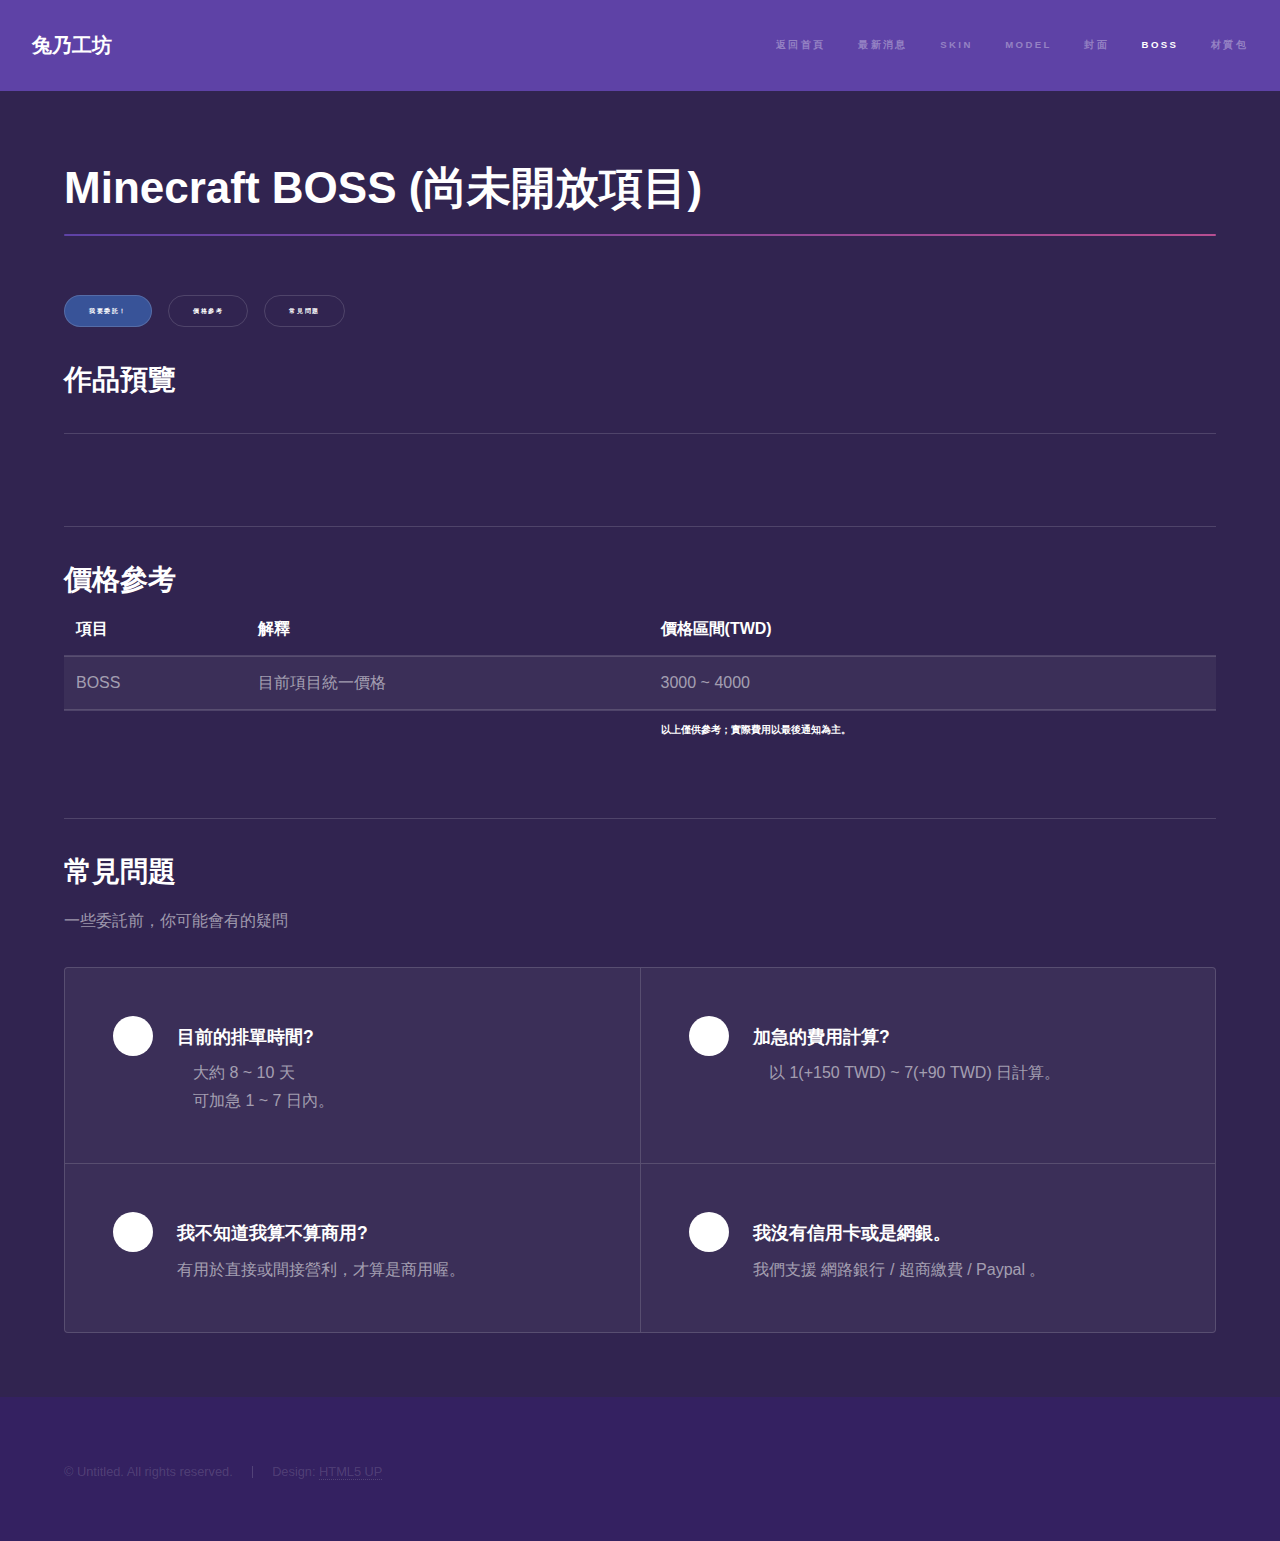
==== commit 1d09fa0e: "1" ====
--- a/boss.html
+++ b/boss.html
@@ -78,12 +78,12 @@
 			<a href="../" class="title">兔乃工坊</a>
 			<nav>
 				<ul>
-					<li><a href="../">返回首頁</a></li>
-					<li><a href="最新資訊" >Skin</a></li>
-					<li><a href="skin" class="active">Skin</a></li>
+					<li><a href="./">返回首頁</a></li>
+					<li><a href="news" >最新消息</a></li>
+					<li><a href="skin">Skin</a></li>
 					<li><a href="model" >Model</a></li>
 					<li><a href="cover" >封面</a></li>
-					<li><a href="boss" >BOSS</a></li>
+					<li><a href="boss" class="active">BOSS</a></li>
 					<li><a href="resources" >材質包</a></li>
 				</ul>
 			</nav>
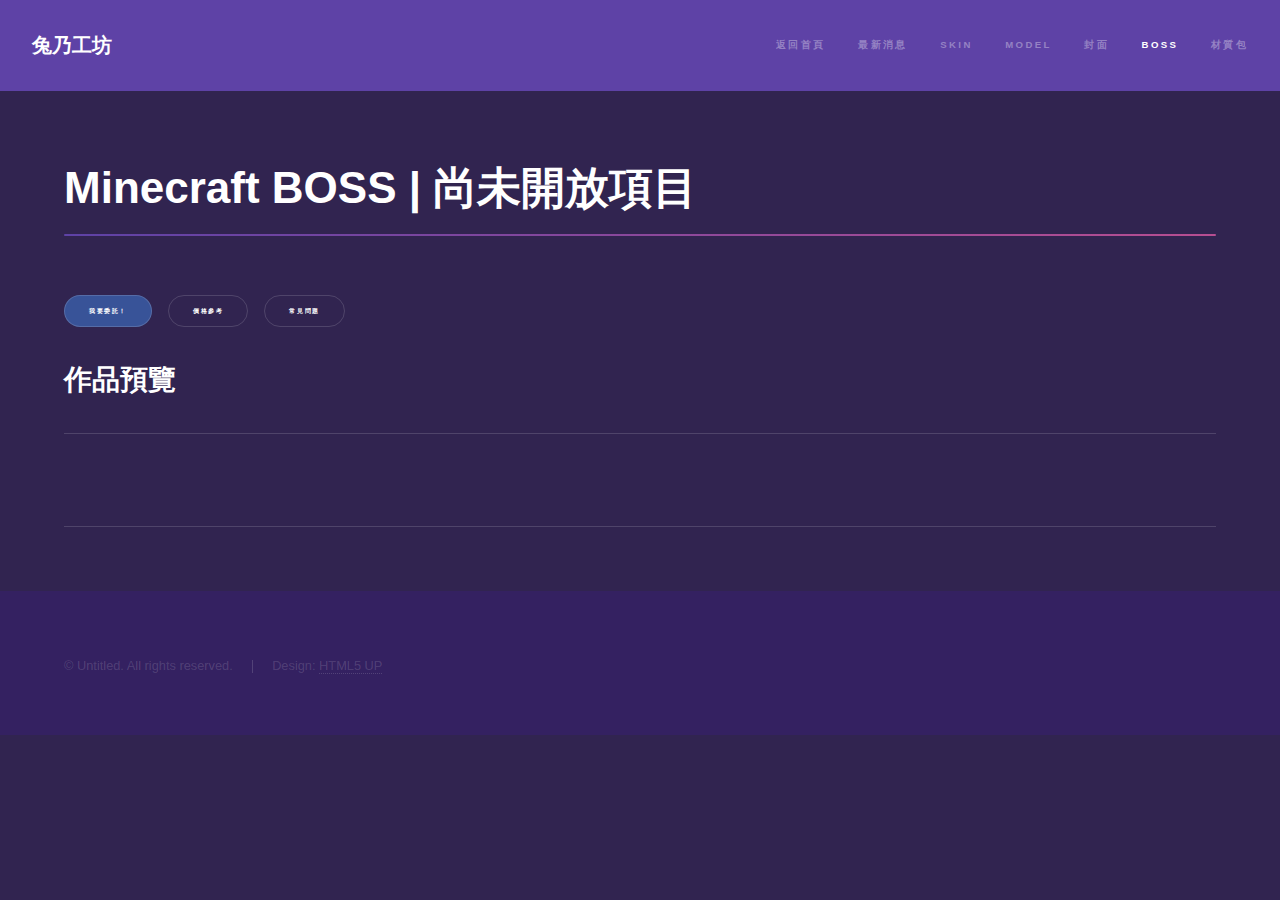
==== commit e5a73f2c: "完成!" ====
--- a/boss.html
+++ b/boss.html
@@ -95,7 +95,7 @@
 			<!-- Main -->
 			<section id="main" class="wrapper">
 				<div class="inner">
-					<h1 class="major">Minecraft BOSS (尚未開放項目)</h1>
+					<h1 class="major">Minecraft BOSS | 尚未開放項目</h1>
 						<div class="col-6 col-12-medium">
 								<ul class="actions">
 									<li><a href="https://forms.gle/npwdZc2fMJu7noFv9" class="button primary small">我要委託！</a></li>
@@ -113,68 +113,6 @@
 								<img src="" width="350">
 							</div><hr>
 					
-					<!-- One -->
-					<section id="one">
-						<div class="inner">
-						<h2>價格參考</h2>
-						<div class="table-wrapper">
-							<table>
-								<thead>
-									<tr>
-										<th>項目</th>
-										<th>解釋</th>
-										<th>價格區間(TWD)</th>
-									</tr>
-								</thead>
-								<tbody>
-									<tr>
-										<td>BOSS</td>
-										<td>目前項目統一價格</td>
-										<td>3000 ~ 4000</td>
-									</tr>
-								</tbody>
-								<tfoot>
-									<tr>
-										<td colspan="2"></td>
-										<td><h6>以上僅供參考；實際費用以最後通知為主。</h6></td>
-									</tr>
-								</tfoot>
-							</table>
-						</div>
-					</section><hr>
-	
-					<!-- Two -->
-					<section id="two">
-						<div class="inner">
-							<h2>常見問題</h2>
-							<p>一些委託前，你可能會有的疑問</p>
-							<div class="features">
-								<section>
-									<span class="icon solid major fa-clock"></span>
-									<h3>目前的排單時間?</h3>
-									<ul>大約 8 ~ 10 天<br>可加急 1 ~ 7 日內。</ul>
-								</section>
-								<section>
-									<span class="icon solid major fa-clock"></span>
-									<h3>加急的費用計算?</h3>
-									<ul>以 1(+150 TWD) ~ 7(+90 TWD) 日計算。</ul>
-								</section>
-								<section>
-									<span class="icon solid major fas fa-book	"></span>
-									<h3>我不知道我算不算商用?</h3>
-									<p>有用於直接或間接營利，才算是商用喔。</p>
-								</section>
-								<section>
-									<span class="icon solid major fas fa-wallet"></span>
-									<h3>我沒有信用卡或是網銀。</h3>
-									<p>我們支援 網路銀行 / 超商繳費 / Paypal 。</p>
-								</section>
-							</div>
-						</div>
-					</div>
-					</section>				
-				</div>
-			</section>
 		</div>
 
 		<!-- Footer -->
